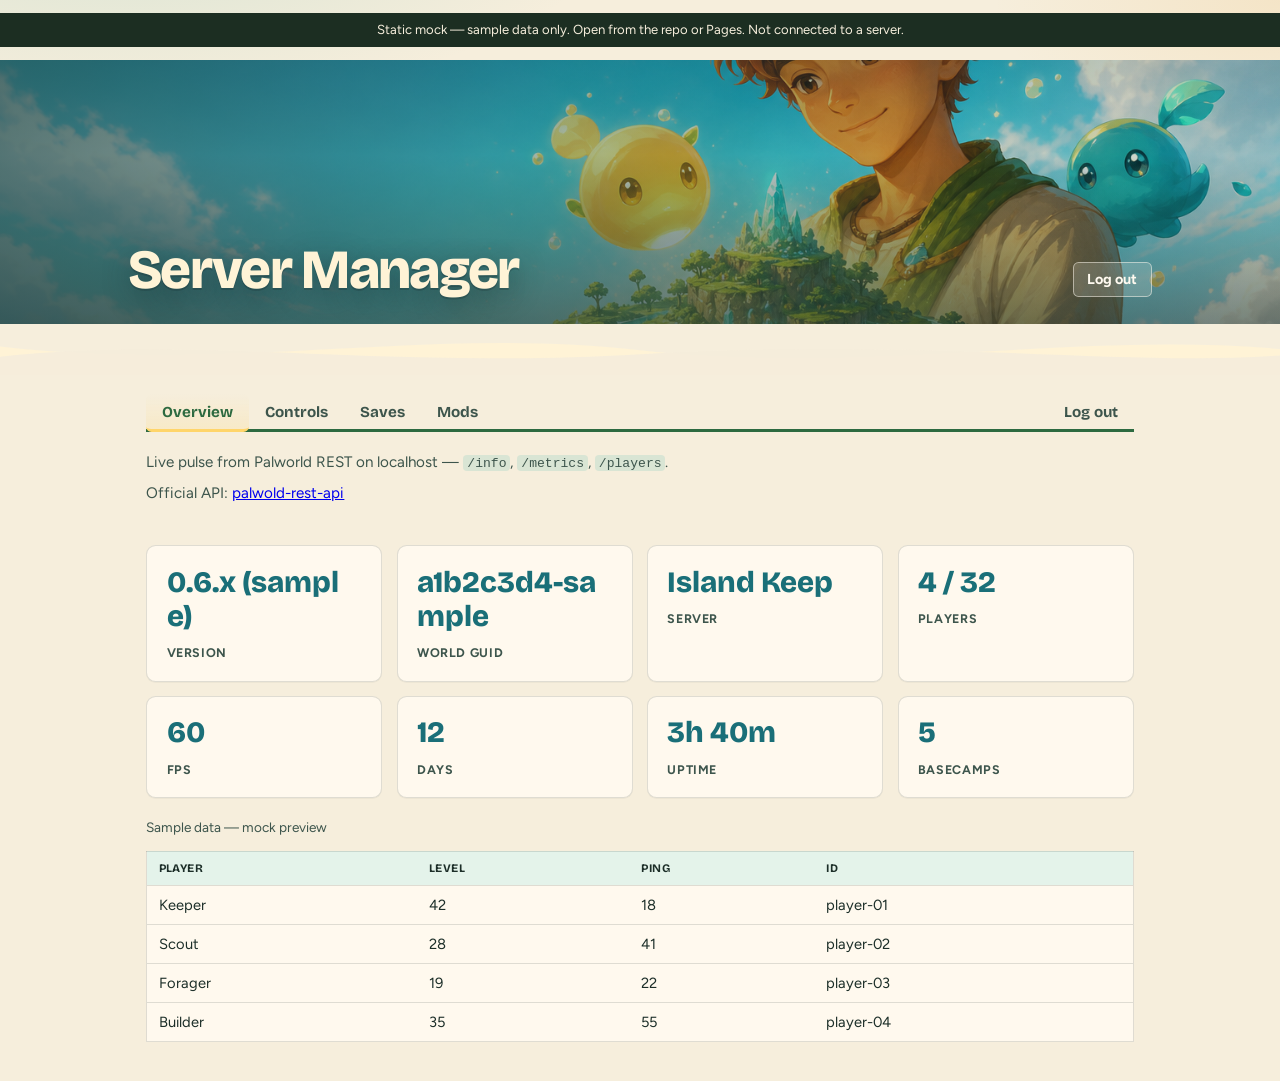
==== docs/server-manager-preview.html @ 393f5fda "feat(ui): add Server Manager Log out Browsers cache basic auth; GET /logout 401s so the next visit p" ====
<!DOCTYPE html>
<!-- Static Server Manager UI mock for GitHub Pages. Not a live admin. No secrets. -->
<html lang="en">
<head>
  <meta charset="utf-8" />
  <meta name="viewport" content="width=device-width, initial-scale=1" />
  <title>Server Manager — static mock</title>
  <link rel="preconnect" href="https://fonts.googleapis.com" />
  <link rel="preconnect" href="https://fonts.gstatic.com" crossorigin />
  <link href="https://fonts.googleapis.com/css2?family=Bricolage+Grotesque:opsz,wght@12..96,600;12..96,700;12..96,800&family=Figtree:wght@400;500;600;700;800&display=swap" rel="stylesheet" />
  <style>
    :root {
      --sky: #5eb8d4;
      --sky-deep: #1a6f78;
      --teal: #2aa8a0;
      --teal-bright: #5ed4c8;
      --grass: #4cb85a;
      --grass-deep: #2d6a40;
      --sun: #ffd56a;
      --amber: #e8a030;
      --cream: #f6eedc;
      --sand: #fff3d6;
      --paper: #fff9ee;
      --ink: #1c2e28;
      --muted: #3d554c;
      --coral: #c44b28;
      --line: rgba(28,46,40,.14);
      --font-display: "Bricolage Grotesque", "Segoe UI", sans-serif;
      --font-body: "Figtree", "Segoe UI", sans-serif;
    }
    * { box-sizing: border-box; }
    body {
      margin: 0;
      font-family: var(--font-body);
      font-size: 1.02rem;
      line-height: 1.5;
      background:
        radial-gradient(ellipse 80% 40% at 10% -10%, rgba(42,168,160,.16), transparent 50%),
        radial-gradient(ellipse 50% 30% at 100% 0%, rgba(232,160,48,.12), transparent 45%),
        var(--cream);
      color: var(--ink);
    }
    .hero {
      position: relative;
      min-height: 16.5rem;
      display: grid;
      align-items: end;
      overflow: hidden;
      color: #fffaf0;
      background: #3a9ab0;
    }
    .hero__media { position: absolute; inset: 0; pointer-events: none; }
    .hero__photo {
      width: 100%;
      height: 100%;
      object-fit: cover;
      object-position: 62% 42%;
    }
    .hero__veil {
      position: absolute;
      inset: 0;
      background:
        linear-gradient(105deg, rgba(28,70,72,.74) 0%, rgba(28,70,72,.42) 38%, rgba(20,50,55,.1) 100%),
        linear-gradient(180deg, rgba(20,50,55,.12) 0%, transparent 36%, rgba(18,40,42,.52) 100%);
    }
    .hero__content {
      position: relative;
      z-index: 2;
      width: min(100% - 2.3rem, 64rem);
      margin: 0 auto;
      padding: 2.6rem 0 1.7rem;
      display: flex;
      justify-content: space-between;
      align-items: flex-end;
      gap: 1rem;
    }
    .hero h1 {
      margin: 0;
      font-family: var(--font-display);
      font-size: clamp(2.2rem, 6.5vw, 3.45rem);
      font-weight: 800;
      letter-spacing: -0.03em;
      line-height: 0.96;
      color: var(--sand);
      text-shadow: 0 2px 0 rgba(18,40,42,.25), 0 8px 28px rgba(18,40,42,.45);
    }
    .wave { display: block; width: 100%; height: 3.25rem; margin-top: -1px; }
    main { max-width: 64rem; margin: 0 auto; padding: 1.15rem 1.15rem 2.4rem; }
    .trail {
      display: flex; flex-wrap: wrap; gap: 0; margin: 0 0 1.15rem;
      border-bottom: 3px solid var(--grass-deep);
    }
    .trail button {
      appearance: none; border: 0; background: transparent;
      font: 700 .95rem var(--font-display); color: var(--muted);
      padding: .6rem 1rem .5rem; cursor: pointer;
      border-bottom: 3px solid transparent; margin-bottom: -3px;
    }
    .trail button[aria-selected="true"] {
      color: var(--grass-deep);
      border-bottom-color: var(--sun);
      background: linear-gradient(180deg, transparent, rgba(255,213,106,.18));
    }
    .trail button:focus-visible { outline: 2px solid var(--sky-deep); outline-offset: 2px; }
    .trail__logout {
      margin-left: auto;
      color: var(--coral);
    }
    .trail__logout:hover { color: var(--ink); }
    .btn-logout {
      flex: 0 0 auto;
      background: rgba(255,250,240,.16);
      color: #fffaf0;
      border: 1px solid rgba(255,250,240,.5);
      white-space: nowrap;
      align-self: flex-end;
    }
    .btn-logout:hover { background: rgba(255,250,240,.3); }
    .btn-logout:focus-visible { outline: 2px solid var(--sun); outline-offset: 2px; }
    .panel { display: none; }
    .panel.active { display: block; }
    .lede { margin: 0 0 1rem; color: var(--muted); font-size: .95rem; max-width: 42rem; }
    .lede + .lede { margin-top: -.45rem; }
    .warn, .note {
      background: var(--paper);
      border: 1px solid var(--line);
      border-left: 4px solid var(--sun);
      border-radius: 0 .45rem .45rem 0;
      padding: .7rem .9rem;
      margin: 0 0 1rem;
      font-size: .9rem;
    }
    .note { border-left-color: var(--teal); }
    .group {
      background: var(--paper);
      border: 1px solid var(--line);
      border-radius: .65rem;
      padding: 1.05rem 1.15rem 1.15rem;
      margin: 0 0 1rem;
    }
    .group h2 {
      margin: 0 0 .4rem;
      font-family: var(--font-display);
      font-size: 1.12rem;
      font-weight: 800;
      letter-spacing: -0.02em;
    }
    .group p { margin: 0 0 .75rem; font-size: .9rem; color: var(--muted); }
    .group--warn { border-color: rgba(232,160,48,.4); box-shadow: inset 4px 0 0 var(--amber); }
    .group--danger { border-color: rgba(196,75,40,.35); box-shadow: inset 4px 0 0 var(--coral); background: #fff6f0; }
    .stats {
      display: grid;
      grid-template-columns: repeat(auto-fill, minmax(13.5rem, 1fr));
      gap: .9rem;
      margin: 0 0 1.15rem;
    }
    .stat {
      background: var(--paper);
      border: 1px solid var(--line);
      border-radius: .6rem;
      padding: 1.15rem 1.2rem 1.05rem;
      min-height: 6.4rem;
      box-shadow: 0 1px 0 rgba(28,46,40,.04);
    }
    .stat b {
      display: block;
      font-family: var(--font-display);
      font-size: clamp(1.45rem, 2.4vw, 1.85rem);
      font-weight: 800;
      line-height: 1.15;
      color: var(--sky-deep);
      word-break: break-all;
      margin-bottom: .4rem;
    }
    .stat span {
      font-size: .78rem;
      font-weight: 700;
      text-transform: uppercase;
      letter-spacing: .05em;
      color: var(--muted);
    }
    table { width: 100%; border-collapse: collapse; background: var(--paper); border: 1px solid var(--line); }
    th, td { text-align: left; padding: .5rem .7rem; border-bottom: 1px solid var(--line); font-size: .92rem; }
    th { background: #e4f3ea; font-size: .72rem; text-transform: uppercase; letter-spacing: .04em; font-family: var(--font-display); }
    .muted { color: var(--muted); font-size: .85rem; }
    .row { display: flex; flex-wrap: wrap; gap: .7rem; align-items: end; margin: .85rem 0 0; }
    .row:first-child { margin-top: 0; }
    label { display: block; font-size: .75rem; color: var(--muted); margin-bottom: .2rem; font-weight: 700; }
    input[type=text], input[type=number], input[type=file], textarea {
      font: inherit; padding: .45rem .55rem; border: 1px solid var(--line); background: #fff; border-radius: .3rem; min-width: 12rem;
    }
    textarea { width: 100%; min-height: 3.2rem; }
    button, .btn { cursor: pointer; border: 0; border-radius: .35rem; padding: .48rem .85rem; font: 700 .9rem var(--font-body); }
    .btn { background: var(--sky-deep); color: #fff; text-decoration: none; display: inline-block; }
    .btn-sun { background: var(--amber); color: #1c2e22; }
    .btn-grass { background: var(--grass-deep); color: #fff; }
    .btn-danger { background: var(--coral); color: #fff; }
    .btn-ghost { background: #fff; border: 1px solid var(--line); color: var(--ink); }
    .err { color: var(--coral); margin: .4rem 0; min-height: 1.1em; }
    .ok { color: var(--grass-deep); margin: .4rem 0; }
    code { font-size: .86em; background: rgba(42,168,160,.14); padding: .05em .3em; border-radius: .25rem; }
    .mock-banner {
      background: #1c2e22;
      color: #f6eedc;
      font-size: .82rem;
      padding: .45rem 1.15rem;
      text-align: center;
    }
    .mock-banner a { color: #ffd56a; }
  </style>
</head>
<body>
  <p class="mock-banner">Static mock — sample data only. Open from the repo or Pages. Not connected to a server.</p>
  <header class="hero">
    <div class="hero__media" aria-hidden="true">
      <img
        class="hero__photo"
        src="assets/hero-world-keeper.png"
        alt=""
        width="1536"
        height="1024"
        decoding="async"
        fetchpriority="high"
      />
      <div class="hero__veil"></div>
    </div>
    <div class="hero__content">
      <h1>Server Manager</h1>
      <button type="button" class="btn-logout js-logout">Log out</button>
    </div>
  </header>
  <svg class="wave" viewBox="0 0 1440 80" preserveAspectRatio="none" aria-hidden="true">
    <path d="M0 36 C260 78 480 4 720 42 C980 82 1200 12 1440 40 L1440 80 L0 80 Z" fill="#fff3d6" />
    <path d="M0 52 C220 18 420 72 720 48 C1040 22 1260 68 1440 50 L1440 80 L0 80 Z" fill="#f6eedc" opacity="0.95" />
  </svg>
  <main>
    <nav class="trail" role="tablist">
      <button type="button" role="tab" aria-selected="true" data-tab="overview">Overview</button>
      <button type="button" role="tab" aria-selected="false" data-tab="controls">Controls</button>
      <button type="button" role="tab" aria-selected="false" data-tab="saves">Saves</button>
      <button type="button" role="tab" aria-selected="false" data-tab="mods">Mods</button>
      <button type="button" class="trail__logout js-logout">Log out</button>
    </nav>

    <section id="overview" class="panel active" role="tabpanel">
      <p class="lede">Live pulse from Palworld REST on localhost — <code>/info</code>, <code>/metrics</code>, <code>/players</code>.</p>
      <p class="lede">Official API: <a href="https://docs.palworldgame.com/api/rest-api/palwold-rest-api">palwold-rest-api</a></p>
      <div class="err" id="ov-err"></div>
      <div class="stats" id="stats"></div>
      <p class="muted" id="ov-stamp"></p>
      <table>
        <thead><tr><th>Player</th><th>Level</th><th>Ping</th><th>ID</th></tr></thead>
        <tbody id="players"></tbody>
      </table>
    </section>

    <section id="controls" class="panel" role="tabpanel">
      <div class="err" id="ctl-err"></div>
      <div class="ok" id="ctl-ok"></div>

      <div class="group">
        <h2>Announce &amp; save</h2>
        <form id="announce" class="row">
          <div style="flex:1;min-width:16rem">
            <label for="announce-msg">Broadcast to the world</label>
            <textarea id="announce-msg" required placeholder="Dinner raid in ten minutes…"></textarea>
          </div>
          <button class="btn" type="submit">Announce</button>
        </form>
        <div class="row">
          <button class="btn-grass" type="button" id="save-world">Save world (REST)</button>
        </div>
      </div>

      <div class="group group--warn">
        <h2>Restart</h2>
        <p>Players disconnect. Recreate downtime until Ready. This UI restarts too.</p>
        <div class="row">
          <button class="btn-sun" type="button" id="restart">Restart pod (Recreate)</button>
        </div>
      </div>

      <div class="group group--danger">
        <h2>Shutdown</h2>
        <p>Kicks everyone, then the game process exits. Kubernetes starts a new pod. This cannot be undone from here.</p>
        <form id="shutdown" class="row">
          <div>
            <label for="shut-wait">Wait (seconds)</label>
            <input id="shut-wait" type="number" min="0" max="600" value="30" />
          </div>
          <div style="flex:1;min-width:14rem">
            <label for="shut-msg">Message</label>
            <input id="shut-msg" type="text" placeholder="World closing — grab your Pals." />
          </div>
          <button class="btn-danger" type="submit">Shutdown…</button>
        </form>
      </div>
    </section>

    <section id="saves" class="panel" role="tabpanel">
      <p class="lede">Zip of <code>SaveGames/</code> on the game PVC. Save first so the archive matches disk.</p>
      <p class="lede">Config listings never show secret values. Downloaded INIs have passwords redacted.</p>
      <div class="err" id="sv-err"></div>
      <div class="ok" id="sv-ok"></div>

      <div class="group">
        <h2>Download</h2>
        <div class="row">
          <label><input type="checkbox" id="sv-save-first" checked /> REST save before download</label>
          <label><input type="checkbox" id="sv-cfg" /> Include Config INIs (passwords redacted)</label>
          <button class="btn" type="button" id="sv-dl">Download world zip</button>
        </div>
      </div>

      <p class="muted" id="sv-meta"></p>
      <table>
        <thead><tr><th>SaveGames</th><th>Size</th></tr></thead>
        <tbody id="sv-rows"></tbody>
      </table>
      <p class="muted" style="margin-top:.75rem">Config (names only — no password values)</p>
      <table>
        <thead><tr><th>Config/LinuxServer</th><th>Size</th></tr></thead>
        <tbody id="cfg-rows"></tbody>
      </table>

      <div class="group group--danger" style="margin-top:1.15rem">
        <h2>Replace world</h2>
        <p>Upload <strong>wipes the live SaveGames tree</strong>. Players see the new world only after a restart. Confirm twice.</p>
        <form id="sv-up" class="row">
          <div>
            <label for="sv-file">Restore archive (.zip / .tar.gz)</label>
            <input id="sv-file" type="file" accept=".zip,.tar,.tar.gz,.tgz" required />
          </div>
          <label><input type="checkbox" id="sv-up-cfg" /> Also replace Config from archive</label>
          <button class="btn-danger" type="submit">Upload &amp; replace world…</button>
        </form>
      </div>
    </section>

    <section id="mods" class="panel" role="tabpanel">
      <p class="lede">Linux PalServer does <strong>not</strong> load official Workshop or <code>PalModSettings.ini</code>.</p>
      <p class="lede">Community <code>.pak</code> files go in <code>paks/~WorkshopMods</code> and <code>paks/LogicMods</code>.</p>
      <p class="lede"><a href="https://docs.palworldgame.com/settings-and-operation/mod/">Pocketpair mods (Windows)</a> · <a href="https://yorkhost.fr/docs/en/palworld/mods-ue4ss">Yorkhost PAK / UE4SS</a></p>
      <div class="row" style="margin-top:0">
        <button class="btn-ghost" type="button" data-path="">PVC root (Mods)</button>
        <button class="btn-ghost" type="button" data-path="paks/~WorkshopMods">paks/~WorkshopMods</button>
        <button class="btn-ghost" type="button" data-path="paks/LogicMods">paks/LogicMods</button>
        <button class="btn-ghost" type="button" data-path="Workshop">Workshop</button>
      </div>
      <p class="muted" id="crumb"></p>
      <div class="err" id="mod-err"></div>
      <table>
        <thead><tr><th>Name</th><th>Size</th><th></th></tr></thead>
        <tbody id="rows"></tbody>
      </table>
      <form class="row" id="upload">
        <div>
          <label for="file">Upload into current folder</label>
          <input id="file" name="file" type="file" required />
        </div>
        <button class="btn" type="submit">Upload</button>
      </form>
    </section>
  </main>
  <script>
    /* Static mock: no network. Sample world only. */
    const $ = (id) => document.getElementById(id);
    let current = "";

    function show(el, msg) { if (el) el.textContent = msg || ""; }
    async function api() {
      throw new Error("Mock preview — actions are disabled.");
    }
    function fmt(n) {
      if (n == null) return "—";
      const x = Number(n);
      if (x < 1024) return x + " B";
      const u = ["KiB","MiB","GiB"];
      let i = -1, v = x;
      do { v /= 1024; i++; } while (v >= 1024 && i < u.length-1);
      return v.toFixed(1) + " " + u[i];
    }
    function pick(obj, keys) {
      if (!obj) return undefined;
      for (const k of keys) {
        if (obj[k] != null && obj[k] !== "") return obj[k];
      }
      return undefined;
    }
    function setTab(id) {
      document.querySelectorAll(".panel").forEach((p) => p.classList.toggle("active", p.id === id));
      document.querySelectorAll(".trail button[data-tab]").forEach((b) => b.setAttribute("aria-selected", b.getAttribute("data-tab") === id ? "true" : "false"));
      if (id === "overview") refreshStats();
      if (id === "saves") loadSaves();
      if (id === "mods") list(current);
    }
    document.querySelectorAll(".trail button[data-tab]").forEach((b) => {
      b.onclick = () => setTab(b.getAttribute("data-tab"));
    });
    document.querySelectorAll(".js-logout").forEach((b) => {
      b.onclick = () => {
        document.body.innerHTML = '<p class="mock-banner">Logged out (mock). Reload to see the UI again. Live admin uses GET /logout to drop cached basic auth.</p>';
      };
    });

    function statCard(label, value) {
      const d = document.createElement("div");
      d.className = "stat";
      const b = document.createElement("b");
      b.textContent = (value == null || value === "") ? "—" : String(value);
      const s = document.createElement("span");
      s.textContent = label;
      d.append(b, s);
      return d;
    }
    function uptimeLabel(sec) {
      if (sec == null || sec === "") return "—";
      const n = Number(sec);
      if (!Number.isFinite(n)) return String(sec);
      const h = Math.floor(n / 3600);
      const m = Math.floor((n % 3600) / 60);
      return h + "h " + m + "m";
    }
    async function refreshStats() {
      show($("ov-err"), "");
      const box = $("stats");
      box.replaceChildren(
        statCard("Version", "0.6.x (sample)"),
        statCard("World GUID", "a1b2c3d4-sample"),
        statCard("Server", "Island Keep"),
        statCard("Players", "4 / 32"),
        statCard("FPS", "60"),
        statCard("Days", "12"),
        statCard("Uptime", "3h 40m"),
        statCard("Basecamps", "5")
      );
      const rows = $("players");
      rows.replaceChildren();
      [
        { name: "Keeper", level: 42, ping: 18, id: "player-01" },
        { name: "Scout", level: 28, ping: 41, id: "player-02" },
        { name: "Forager", level: 19, ping: 22, id: "player-03" },
        { name: "Builder", level: 35, ping: 55, id: "player-04" },
      ].forEach((p) => {
        const tr = document.createElement("tr");
        [p.name, p.level, p.ping, p.id].forEach((v) => {
          const td = document.createElement("td");
          td.textContent = String(v);
          tr.appendChild(td);
        });
        rows.appendChild(tr);
      });
      $("ov-stamp").textContent = "Sample data — mock preview";
    }

    $("announce").onsubmit = async (ev) => {
      ev.preventDefault();
      show($("ctl-err"), ""); show($("ctl-ok"), "");
      try {
        const out = await api("/api/announce", { method: "POST", headers: {"Content-Type":"application/json"}, body: JSON.stringify({ message: $("announce-msg").value }) });
        show($("ctl-ok"), out.message || "Sent.");
        $("announce-msg").value = "";
      } catch (e) { show($("ctl-err"), e.message); }
    };
    $("save-world").onclick = async () => {
      show($("ctl-err"), ""); show($("ctl-ok"), "");
      try {
        const out = await api("/api/save", { method: "POST" });
        show($("ctl-ok"), out.message || "Saved.");
      } catch (e) { show($("ctl-err"), e.message); }
    };
    $("restart").onclick = async () => {
      if (!confirm("Restart this Palworld server?\n\nPlayers disconnect. Recreate means downtime until Ready. This admin UI restarts with the pod.")) return;
      show($("ctl-err"), ""); show($("ctl-ok"), "");
      try {
        const out = await api("/api/restart", { method: "POST" });
        show($("ctl-ok"), out.message || "Restart requested.");
      } catch (e) { show($("ctl-err"), e.message); }
    };
    $("shutdown").onsubmit = async (ev) => {
      ev.preventDefault();
      const wait = Number($("shut-wait").value || 0);
      if (!confirm("Shutdown the Palworld process in " + wait + "s?\n\nEveryone is kicked. The game exits, then Kubernetes starts a new pod. This cannot be undone from here.")) return;
      show($("ctl-err"), ""); show($("ctl-ok"), "");
      try {
        const out = await api("/api/shutdown", { method: "POST", headers: {"Content-Type":"application/json"}, body: JSON.stringify({ waittime: wait, message: $("shut-msg").value }) });
        show($("ctl-ok"), out.message || "Shutdown requested.");
      } catch (e) { show($("ctl-err"), e.message); }
    };

    function fillSaveRows(tbody, entries) {
      tbody.replaceChildren();
      (entries || []).forEach((e) => {
        const tr = document.createElement("tr");
        const n = document.createElement("td");
        n.textContent = e.dir ? e.name + "/" : e.name;
        const s = document.createElement("td");
        s.className = "muted";
        s.textContent = e.dir ? fmt(e.size) : fmt(e.size);
        tr.append(n, s);
        tbody.appendChild(tr);
      });
    }
    async function loadSaves() {
      show($("sv-err"), "");
      fillSaveRows($("sv-rows"), [
        { name: "0", dir: true, size: 48 * 1024 * 1024 },
        { name: "WorldOption.sav", dir: false, size: 4096 },
      ]);
      fillSaveRows($("cfg-rows"), [
        { name: "PalWorldSettings.ini", dir: false, size: 8192 },
        { name: "GameUserSettings.ini", dir: false, size: 2048 },
      ]);
      $("sv-meta").textContent = "SaveGames 48.0 MiB · sample listing (passwords never shown)";
    }
    $("sv-dl").onclick = async () => {
      show($("sv-err"), ""); show($("sv-ok"), "");
      try {
        if ($("sv-save-first").checked) {
          await api("/api/save", { method: "POST" });
        }
        const q = $("sv-cfg").checked ? "?includeConfig=1" : "";
        const r = await fetch("/api/saves/download" + q, opts);
        if (!r.ok) {
          const body = await r.json().catch(() => ({}));
          throw new Error(body.error || r.statusText);
        }
        const blob = await r.blob();
        const a = document.createElement("a");
        a.href = URL.createObjectURL(blob);
        a.download = "palworld-save.zip";
        a.click();
        URL.revokeObjectURL(a.href);
        show($("sv-ok"), "Download started.");
      } catch (e) { show($("sv-err"), e.message); }
    };
    $("sv-up").onsubmit = async (ev) => {
      ev.preventDefault();
      const f = $("sv-file").files[0];
      if (!f) return;
      if (!confirm("Replace the LIVE world with " + f.name + "?\n\nThis wipes the current SaveGames tree. Players see the uploaded world only after restart.")) return;
      if (!confirm("Last chance: restore " + f.name + " over the current world?")) return;
      show($("sv-err"), ""); show($("sv-ok"), "");
      const fd = new FormData();
      fd.append("file", f);
      if ($("sv-up-cfg").checked) fd.append("includeConfig", "1");
      try {
        const out = await api("/api/saves/upload", { method: "POST", body: fd });
        show($("sv-ok"), out.message || "Restored.");
        $("sv-file").value = "";
        loadSaves();
      } catch (e) { show($("sv-err"), e.message); }
    };

    function joinPath(dir, name) {
      if (!dir) return name;
      return dir.replace(/\/$/, "") + "/" + name;
    }
    async function list(path) {
      current = path || "";
      $("crumb").textContent = "Path: /" + (current || "") + " · sample";
      show($("mod-err"), "");
      const rows = $("rows");
      rows.replaceChildren();
      [
        { name: "paks", dir: true, size: "dir" },
        { name: "example.pak", dir: false, size: "2.1 MiB" },
      ].forEach((e) => {
        const tr = document.createElement("tr");
        const nameTd = document.createElement("td");
        nameTd.textContent = e.dir ? e.name + "/" : e.name;
        const sizeTd = document.createElement("td");
        sizeTd.className = "muted";
        sizeTd.textContent = e.size;
        const act = document.createElement("td");
        act.className = "muted";
        act.textContent = "disabled";
        tr.append(nameTd, sizeTd, act);
        rows.appendChild(tr);
      });
    }
    document.querySelectorAll("button[data-path]").forEach((b) => {
      b.onclick = () => list(b.getAttribute("data-path") || "");
    });
    $("upload").onsubmit = async (ev) => {
      ev.preventDefault();
      const f = $("file").files[0];
      if (!f) return;
      const fd = new FormData();
      fd.append("path", current);
      fd.append("file", f);
      try {
        await api("/api/upload", { method: "POST", body: fd });
        $("file").value = "";
        list(current);
      } catch (e) { show($("mod-err"), e.message); }
    };

    refreshStats();
  </script>
</body>
</html>
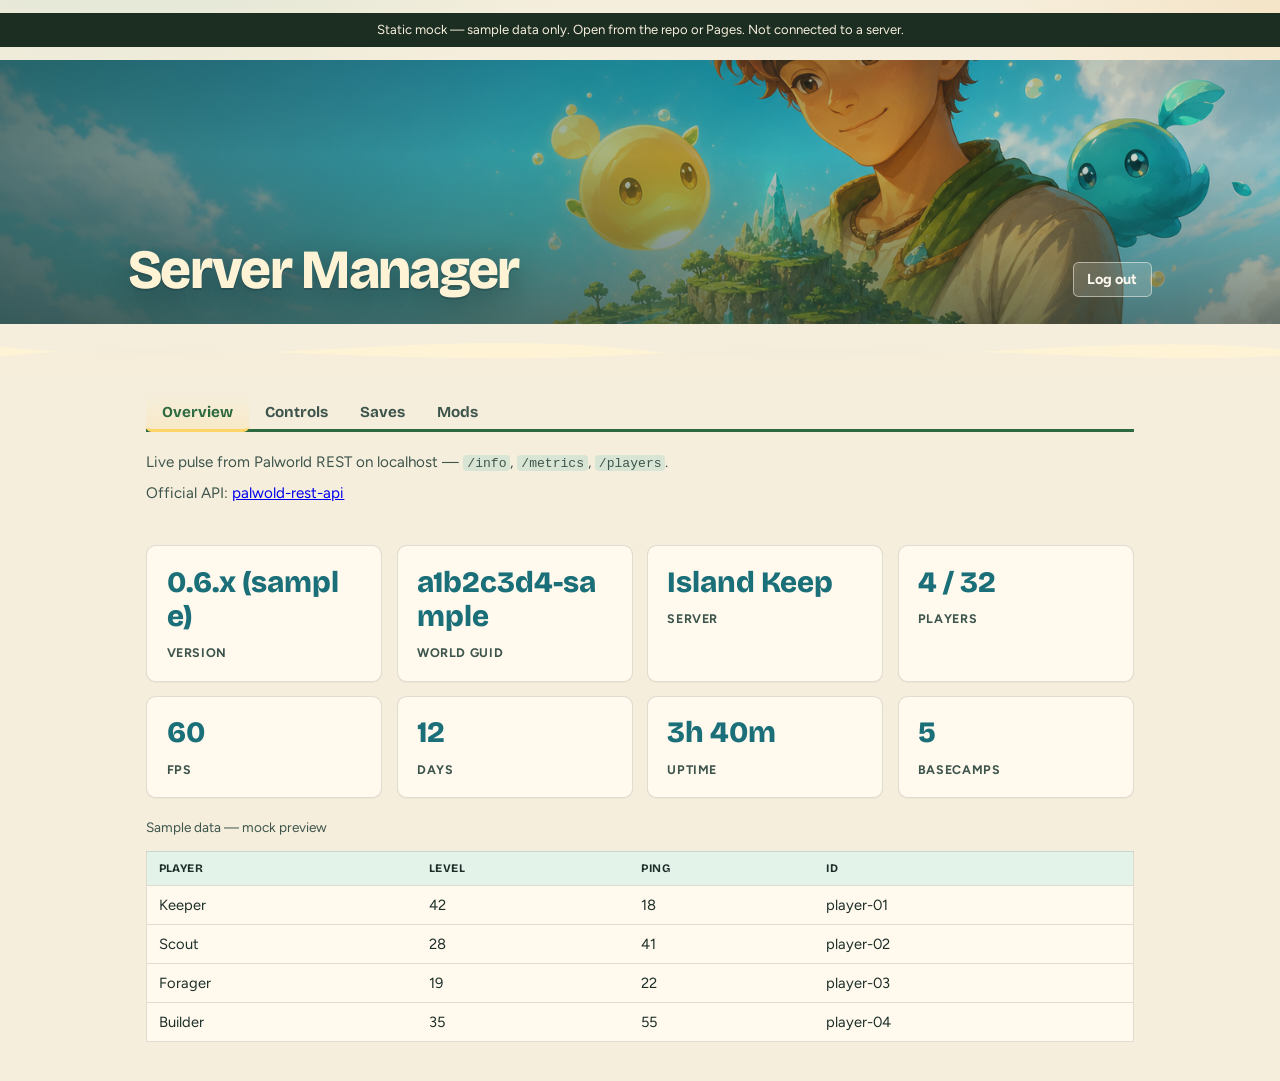
==== commit 2f069651: "fix(ui): stream mods upload past Envoy reset Sidecar OOMKilled at 256Mi while ParseMultipartForm buf" ====
--- a/docs/server-manager-preview.html
+++ b/docs/server-manager-preview.html
@@ -102,11 +102,6 @@
       background: linear-gradient(180deg, transparent, rgba(255,213,106,.18));
     }
     .trail button:focus-visible { outline: 2px solid var(--sky-deep); outline-offset: 2px; }
-    .trail__logout {
-      margin-left: auto;
-      color: var(--coral);
-    }
-    .trail__logout:hover { color: var(--ink); }
     .btn-logout {
       flex: 0 0 auto;
       background: rgba(255,250,240,.16);
@@ -198,6 +193,30 @@
     .btn-ghost { background: #fff; border: 1px solid var(--line); color: var(--ink); }
     .err { color: var(--coral); margin: .4rem 0; min-height: 1.1em; }
     .ok { color: var(--grass-deep); margin: .4rem 0; }
+    .upload-status { margin: .75rem 0 0; max-width: 28rem; }
+    .upload-status[hidden] { display: none; }
+    .upload-status__track {
+      height: .55rem;
+      background: rgba(28,46,40,.1);
+      border: 1px solid var(--line);
+      border-radius: .4rem;
+      overflow: hidden;
+    }
+    .upload-status__bar {
+      height: 100%;
+      width: 0;
+      background: linear-gradient(90deg, var(--teal), var(--grass));
+      border-radius: .4rem;
+      transition: width .12s ease-out;
+    }
+    .upload-status__bar.is-indeterminate {
+      width: 32%;
+      animation: upload-slide 1.05s ease-in-out infinite;
+    }
+    @keyframes upload-slide {
+      0% { transform: translateX(-120%); }
+      100% { transform: translateX(380%); }
+    }
     code { font-size: .86em; background: rgba(42,168,160,.14); padding: .05em .3em; border-radius: .25rem; }
     .mock-banner {
       background: #1c2e22;
@@ -239,7 +258,6 @@
       <button type="button" role="tab" aria-selected="false" data-tab="controls">Controls</button>
       <button type="button" role="tab" aria-selected="false" data-tab="saves">Saves</button>
       <button type="button" role="tab" aria-selected="false" data-tab="mods">Mods</button>
-      <button type="button" class="trail__logout js-logout">Log out</button>
     </nav>
 
     <section id="overview" class="panel active" role="tabpanel">
@@ -349,6 +367,13 @@
       </div>
       <p class="muted" id="crumb"></p>
       <div class="err" id="mod-err"></div>
+      <div class="ok" id="mod-ok"></div>
+      <div class="upload-status" id="mod-progress" hidden>
+        <div class="upload-status__track">
+          <div class="upload-status__bar" id="mod-progress-bar"></div>
+        </div>
+        <p class="muted" id="mod-progress-label"></p>
+      </div>
       <table>
         <thead><tr><th>Name</th><th>Size</th><th></th></tr></thead>
         <tbody id="rows"></tbody>
@@ -586,14 +611,33 @@
       ev.preventDefault();
       const f = $("file").files[0];
       if (!f) return;
-      const fd = new FormData();
-      fd.append("path", current);
-      fd.append("file", f);
+      const btn = ev.target.querySelector("button[type=submit]");
+      show($("mod-err"), "");
+      show($("mod-ok"), "");
+      const wrap = $("mod-progress");
+      const bar = $("mod-progress-bar");
+      const label = $("mod-progress-label");
+      wrap.hidden = false;
+      bar.classList.remove("is-indeterminate");
+      if (btn) btn.disabled = true;
+      let p = 0;
+      const tick = setInterval(() => {
+        p = Math.min(p + 14, 90);
+        bar.style.width = p + "%";
+        label.textContent = "Uploading " + f.name + "… " + p + "% (preview)";
+      }, 70);
+      await new Promise((r) => setTimeout(r, 650));
+      clearInterval(tick);
+      bar.style.width = "100%";
       try {
-        await api("/api/upload", { method: "POST", body: fd });
-        $("file").value = "";
-        list(current);
-      } catch (e) { show($("mod-err"), e.message); }
+        await api("/api/upload");
+      } catch (e) {
+        show($("mod-err"), e.message);
+        label.textContent = "Preview — upload not sent.";
+        show($("mod-ok"), "");
+      } finally {
+        if (btn) btn.disabled = false;
+      }
     };
 
     refreshStats();
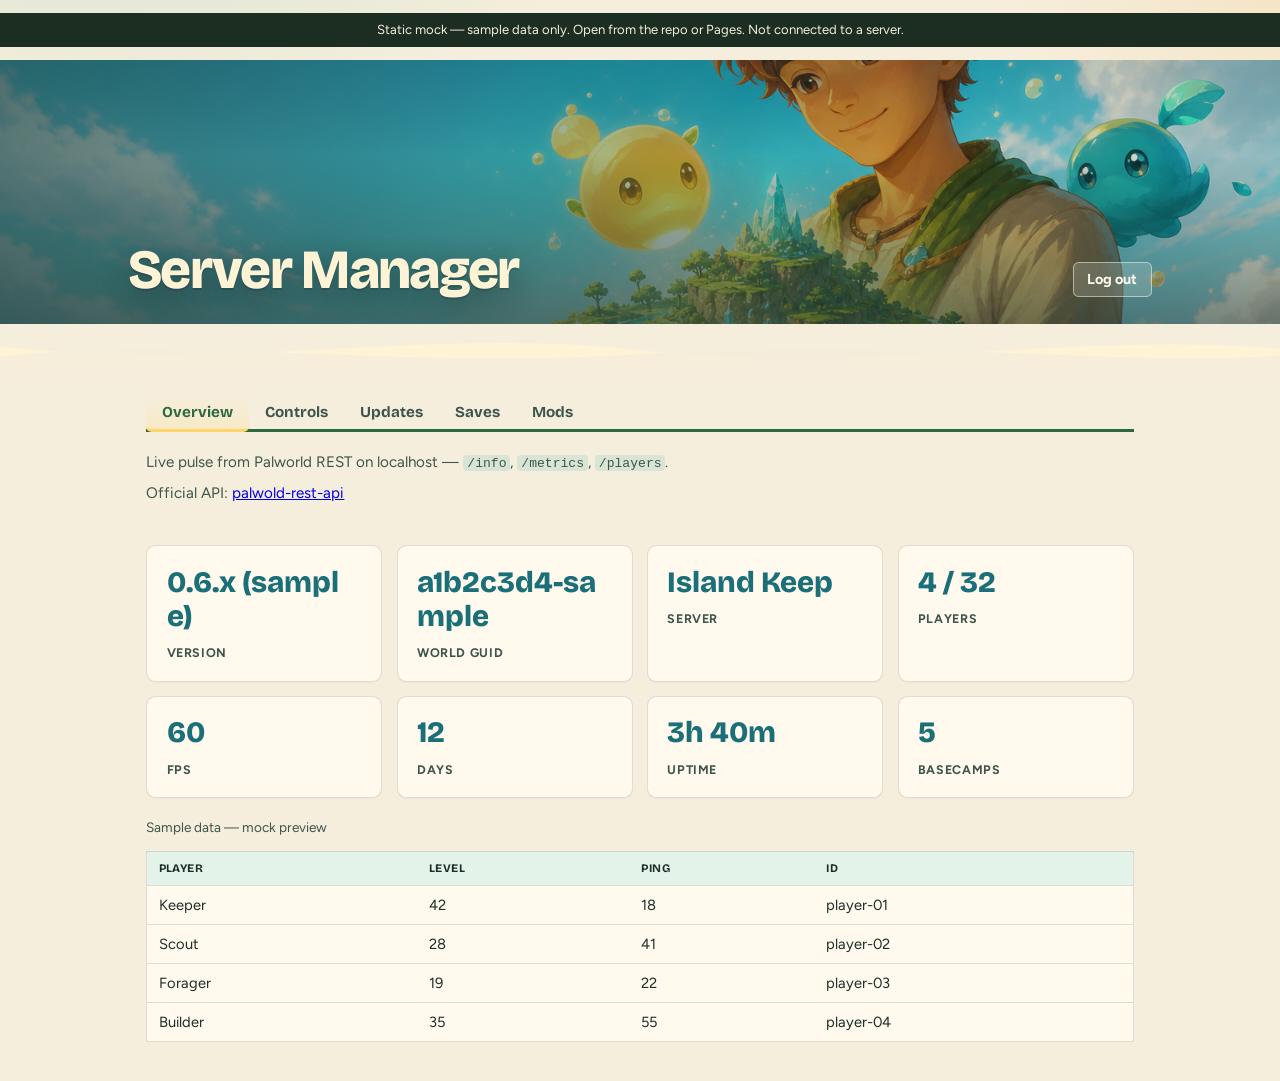
==== commit f75b2b1e: "feat(ui): add Server Manager Updates tab Admins can check GHCR, force-pin a newer image, and edit sp" ====
--- a/docs/server-manager-preview.html
+++ b/docs/server-manager-preview.html
@@ -126,6 +126,48 @@
       font-size: .9rem;
     }
     .note { border-left-color: var(--teal); }
+    .mod-notes {
+      margin: 1.35rem 0 0;
+      background: var(--sand);
+      border: 1px solid rgba(232,160,48,.45);
+      border-radius: .65rem;
+      box-shadow: inset 5px 0 0 var(--amber);
+      padding: 1rem 1.15rem 1.05rem 1.25rem;
+    }
+    .mod-notes h2 {
+      margin: 0 0 .65rem;
+      font-family: var(--font-display);
+      font-size: 1.05rem;
+      font-weight: 800;
+      letter-spacing: -0.02em;
+      color: var(--ink);
+    }
+    .mod-notes ul {
+      margin: 0;
+      padding: 0;
+      list-style: none;
+    }
+    .mod-notes li {
+      position: relative;
+      padding: .55rem .7rem .55rem 1.15rem;
+      margin: 0 0 .45rem;
+      background: var(--paper);
+      border: 1px solid var(--line);
+      border-radius: .4rem;
+      font-size: .9rem;
+      color: var(--ink);
+    }
+    .mod-notes li:last-child { margin-bottom: 0; }
+    .mod-notes li::before {
+      content: "";
+      position: absolute;
+      left: .45rem;
+      top: .75rem;
+      width: .35rem;
+      height: .35rem;
+      border-radius: 50%;
+      background: var(--amber);
+    }
     .group {
       background: var(--paper);
       border: 1px solid var(--line);
@@ -173,6 +215,23 @@
       text-transform: uppercase;
       letter-spacing: .05em;
       color: var(--muted);
+    }
+    .stats--image {
+      grid-template-columns: minmax(0, 1fr) minmax(0, 1fr);
+    }
+    .stats--image .stat { min-width: 0; }
+    .stats--image .stat b {
+      font-size: 1.02rem;
+      word-break: normal;
+      overflow-wrap: normal;
+      white-space: nowrap;
+    }
+    @media (max-width: 36rem) {
+      .stats--image { grid-template-columns: 1fr; }
+      .stats--image .stat b {
+        overflow: hidden;
+        text-overflow: ellipsis;
+      }
     }
     table { width: 100%; border-collapse: collapse; background: var(--paper); border: 1px solid var(--line); }
     th, td { text-align: left; padding: .5rem .7rem; border-bottom: 1px solid var(--line); font-size: .92rem; }
@@ -218,6 +277,172 @@
       100% { transform: translateX(380%); }
     }
     code { font-size: .86em; background: rgba(42,168,160,.14); padding: .05em .3em; border-radius: .25rem; }
+    .space-meter {
+      background: var(--paper);
+      border: 1px solid var(--line);
+      border-radius: .65rem;
+      padding: .85rem 1.05rem 1rem;
+      margin: 0 0 1rem;
+      max-width: 36rem;
+    }
+    .space-meter__head {
+      display: flex;
+      justify-content: space-between;
+      gap: .75rem;
+      align-items: baseline;
+      flex-wrap: wrap;
+      margin-bottom: .45rem;
+    }
+    .space-meter__head strong {
+      font-family: var(--font-display);
+      font-size: .95rem;
+    }
+    .space-meter__head span { font-size: .82rem; color: var(--muted); }
+    .space-meter__track {
+      height: .7rem;
+      background: rgba(28,46,40,.08);
+      border: 1px solid var(--line);
+      border-radius: .45rem;
+      overflow: hidden;
+    }
+    .space-meter__bar {
+      height: 100%;
+      width: 32%;
+      background: linear-gradient(90deg, var(--teal), var(--grass));
+      border-radius: .45rem;
+    }
+    .space-meter__hint { margin: .45rem 0 0; font-size: .82rem; color: var(--muted); }
+    .btn-ghost.is-current {
+      border-color: var(--teal);
+      background: rgba(42,168,160,.12);
+      color: var(--sky-deep);
+    }
+    .fields {
+      display: grid;
+      grid-template-columns: 1fr 1fr;
+      gap: .85rem 1rem;
+    }
+    .field--wide { grid-column: 1 / -1; }
+    .field input[type=text], .field textarea {
+      width: 100%;
+      min-width: 0;
+    }
+    .field.is-invalid input, .field.is-invalid textarea {
+      border-color: var(--coral);
+    }
+    .field-err, .field-warn {
+      margin: .22rem 0 0;
+      font-size: .78rem;
+      color: var(--coral);
+    }
+    .field-warn { color: #8a5a00; }
+    .field-err[hidden], .field-warn[hidden] { display: none; }
+    .settings-split {
+      display: grid;
+      grid-template-columns: 1fr minmax(15rem, 17.5rem);
+      gap: 1rem 1.15rem;
+      align-items: start;
+    }
+    .settings-key {
+      background: var(--sand);
+      border: 1px solid rgba(232,160,48,.4);
+      border-radius: .5rem;
+      padding: .7rem .8rem .65rem;
+    }
+    .settings-key h3 {
+      margin: 0 0 .45rem;
+      font-family: var(--font-display);
+      font-size: .82rem;
+      font-weight: 800;
+    }
+    .settings-key ul {
+      margin: 0;
+      padding: 0;
+      list-style: none;
+    }
+    .settings-key li {
+      margin: 0 0 .4rem;
+      font-size: .78rem;
+      line-height: 1.35;
+      color: var(--ink);
+    }
+    .settings-key li:last-child { margin-bottom: 0; }
+    .settings-key li strong { font-weight: 700; }
+    @media (max-width: 48rem) {
+      .settings-split { grid-template-columns: 1fr; }
+    }
+    .check {
+      display: flex;
+      align-items: center;
+      gap: .45rem;
+      font-size: .9rem;
+      color: var(--ink);
+      font-weight: 700;
+      margin-bottom: 0;
+    }
+    .check input { width: 1.05rem; height: 1.05rem; accent-color: var(--sky-deep); }
+    .badge {
+      display: inline-block;
+      font: 800 .72rem var(--font-display);
+      text-transform: uppercase;
+      letter-spacing: .06em;
+      padding: .22rem .55rem;
+      border-radius: .3rem;
+    }
+    .badge--ok { background: #e4f3ea; color: var(--grass-deep); }
+    .badge--warn { background: #fff3d6; color: #7a4e00; }
+    .badge--off { background: rgba(28,46,40,.08); color: var(--muted); }
+    .badge--danger { background: #fde8e2; color: var(--coral); }
+    .force-panel { margin-top: .9rem; }
+    .force-announce {
+      margin: .35rem 0 .75rem;
+      background: #fff;
+      border: 1px solid var(--line);
+      border-radius: .4rem;
+      padding: .65rem .8rem;
+      font-size: .92rem;
+    }
+    .force-timer {
+      display: flex;
+      align-items: baseline;
+      gap: .55rem;
+      margin: 0 0 .55rem;
+    }
+    .force-timer strong {
+      font-family: var(--font-display);
+      font-size: 2.15rem;
+      font-weight: 800;
+      line-height: 1;
+      color: var(--coral);
+    }
+    .force-timer span { font-size: .85rem; color: var(--muted); font-weight: 700; }
+    .force-bar-track {
+      height: .55rem;
+      background: rgba(28,46,40,.1);
+      border: 1px solid var(--line);
+      border-radius: .4rem;
+      overflow: hidden;
+    }
+    .force-bar {
+      height: 100%;
+      width: 0;
+      background: linear-gradient(90deg, var(--amber), var(--coral));
+      border-radius: .4rem;
+      transition: width .2s linear;
+    }
+    .status-head {
+      display: flex;
+      justify-content: space-between;
+      align-items: flex-start;
+      gap: 1rem;
+      flex-wrap: wrap;
+      margin-bottom: .75rem;
+    }
+    .status-head h2 { margin-bottom: 0; }
+    .unsaved { font-size: .82rem; color: var(--amber); font-weight: 700; }
+    @media (max-width: 40rem) {
+      .fields { grid-template-columns: 1fr; }
+    }
     .mock-banner {
       background: #1c2e22;
       color: #f6eedc;
@@ -256,6 +481,7 @@
     <nav class="trail" role="tablist">
       <button type="button" role="tab" aria-selected="true" data-tab="overview">Overview</button>
       <button type="button" role="tab" aria-selected="false" data-tab="controls">Controls</button>
+      <button type="button" role="tab" aria-selected="false" data-tab="updates">Updates</button>
       <button type="button" role="tab" aria-selected="false" data-tab="saves">Saves</button>
       <button type="button" role="tab" aria-selected="false" data-tab="mods">Mods</button>
     </nav>
@@ -315,6 +541,122 @@
       </div>
     </section>
 
+    <section id="updates" class="panel" role="tabpanel">
+      <div class="err" id="upd-err"></div>
+      <div class="ok" id="upd-ok"></div>
+
+      <div class="group">
+        <div class="status-head">
+          <h2>Image</h2>
+          <span class="badge badge--ok" id="upd-badge">Up to date</span>
+        </div>
+        <div class="stats stats--image" id="upd-stats"></div>
+        <div class="row">
+          <button class="btn" type="button" id="upd-check">Check now</button>
+          <span id="upd-force-wrap" hidden>
+            <button class="btn-danger" type="button" id="upd-force">Force update</button>
+          </span>
+          <button class="btn-ghost" type="button" id="upd-preview-current">Up to date</button>
+          <button class="btn-ghost" type="button" id="upd-preview-ready">Update ready</button>
+        </div>
+        <div class="force-panel" id="upd-force-panel" hidden>
+          <p class="force-announce" id="upd-force-announce"></p>
+          <div class="force-timer" aria-live="polite">
+            <strong id="upd-force-left">10</strong>
+            <span id="upd-force-left-label">seconds</span>
+          </div>
+          <div class="force-bar-track">
+            <div class="force-bar" id="upd-force-bar"></div>
+          </div>
+        </div>
+      </div>
+
+      <div class="group">
+        <div class="status-head">
+          <h2>Settings</h2>
+          <span class="unsaved" id="upd-dirty" hidden>Unsaved</span>
+        </div>
+        <div class="settings-split">
+        <form id="upd-form">
+          <div class="fields">
+            <div class="field field--wide">
+              <label class="check" for="upd-auto">
+                <input type="checkbox" id="upd-auto" />
+                Auto-update
+              </label>
+            </div>
+            <div class="field">
+              <label for="upd-interval">Check interval</label>
+              <input id="upd-interval" type="text" placeholder="6h" autocomplete="off" />
+              <p class="field-err" id="err-interval" hidden></p>
+            </div>
+            <div class="field">
+              <label for="upd-check-cron">Check schedule</label>
+              <input id="upd-check-cron" type="text" placeholder="" autocomplete="off" />
+              <p class="field-err" id="err-check-cron" hidden></p>
+            </div>
+            <div class="field">
+              <label for="upd-apply-cron">Apply schedule</label>
+              <input id="upd-apply-cron" type="text" placeholder="" autocomplete="off" />
+              <p class="field-err" id="err-apply-cron" hidden></p>
+            </div>
+            <div class="field">
+              <label for="upd-tz">Time zone</label>
+              <input id="upd-tz" type="text" placeholder="UTC" autocomplete="off" />
+              <p class="field-err" id="err-tz" hidden></p>
+            </div>
+            <div class="field field--wide">
+              <label for="upd-repo">Image repository</label>
+              <input id="upd-repo" type="text" placeholder="ghcr.io/pocketpairjp/palserver" autocomplete="off" />
+              <p class="field-err" id="err-repo" hidden></p>
+            </div>
+            <div class="field field--wide">
+              <label class="check" for="upd-empty">
+                <input type="checkbox" id="upd-empty" checked />
+                Only when empty
+              </label>
+            </div>
+            <div class="field field--wide">
+              <label class="check" for="upd-notify">
+                <input type="checkbox" id="upd-notify" />
+                Notify players
+              </label>
+            </div>
+            <div class="field field--wide">
+              <label for="upd-notify-sched">Notify schedule</label>
+              <input id="upd-notify-sched" type="text" placeholder="60m, 30m, 15m, 5m, 1m, 30s, 10s" autocomplete="off" />
+              <p class="field-err" id="err-notify-sched" hidden></p>
+            </div>
+            <div class="field field--wide">
+              <label for="upd-notify-msg">Notify message</label>
+              <textarea id="upd-notify-msg" placeholder=""></textarea>
+              <p class="field-warn" id="warn-notify-msg" hidden></p>
+            </div>
+          </div>
+          <div class="row">
+            <button class="btn-grass" type="submit">Save</button>
+            <button class="btn-ghost" type="button" id="upd-reset">Reset defaults</button>
+          </div>
+        </form>
+        <aside class="settings-key" aria-label="Setting formulas">
+          <h3>Defaults</h3>
+          <ul>
+            <li><strong>Auto-update</strong> — opt-in pin. Off</li>
+            <li><strong>Check interval</strong> — poll cadence. <code>6h</code></li>
+            <li><strong>Check schedule</strong> — cron instead of interval</li>
+            <li><strong>Apply schedule</strong> — apply-window cron</li>
+            <li><strong>Time zone</strong> — cron zone. <code>UTC</code></li>
+            <li><strong>Image repository</strong> — <code>ghcr.io/pocketpairjp/palserver</code></li>
+            <li><strong>Only when empty</strong> — wait for 0 players. On</li>
+            <li><strong>Notify players</strong> — announce first. Off</li>
+            <li><strong>Notify schedule</strong> — <code>60m, 30m, 15m, 5m, 1m, 30s, 10s</code></li>
+            <li><strong>Notify message</strong> — <code>{version}</code> <code>{image}</code> <code>{remaining}</code></li>
+          </ul>
+        </aside>
+        </div>
+      </div>
+    </section>
+
     <section id="saves" class="panel" role="tabpanel">
       <p class="lede">Zip of <code>SaveGames/</code> on the game PVC. Save first so the archive matches disk.</p>
       <p class="lede">Config listings never show secret values. Downloaded INIs have passwords redacted.</p>
@@ -356,9 +698,18 @@
     </section>
 
     <section id="mods" class="panel" role="tabpanel">
-      <p class="lede">Linux PalServer does <strong>not</strong> load official Workshop or <code>PalModSettings.ini</code>.</p>
-      <p class="lede">Community <code>.pak</code> files go in <code>paks/~WorkshopMods</code> and <code>paks/LogicMods</code>.</p>
-      <p class="lede"><a href="https://docs.palworldgame.com/settings-and-operation/mod/">Pocketpair mods (Windows)</a> · <a href="https://yorkhost.fr/docs/en/palworld/mods-ue4ss">Yorkhost PAK / UE4SS</a></p>
+      <p class="lede"><strong>Palworld Server does load community pak files.</strong> Drop community <code>.pak</code> files in <code>paks/~WorkshopMods</code> or <code>paks/LogicMods</code>.</p>
+      <p class="lede"><a href="https://docs.palworldgame.com/settings-and-operation/mod/">Pocketpair mods</a></p>
+      <div class="space-meter" aria-label="Mods PVC space">
+        <div class="space-meter__head">
+          <strong>Mods PVC space</strong>
+          <span>3.2 GB used · 6.8 GB free of 10 GB</span>
+        </div>
+        <div class="space-meter__track">
+          <div class="space-meter__bar" style="width:32%"></div>
+        </div>
+        <p class="space-meter__hint">Upload is rejected if the file is larger than free space, so a mid-write fill of the PVC cannot happen.</p>
+      </div>
       <div class="row" style="margin-top:0">
         <button class="btn-ghost" type="button" data-path="">PVC root (Mods)</button>
         <button class="btn-ghost" type="button" data-path="paks/~WorkshopMods">paks/~WorkshopMods</button>
@@ -380,17 +731,29 @@
       </table>
       <form class="row" id="upload">
         <div>
-          <label for="file">Upload into current folder</label>
-          <input id="file" name="file" type="file" required />
+          <label for="file">Upload .pak into current folder</label>
+          <input id="file" name="file" type="file" accept=".pak" required />
+          <p class="muted" style="margin:.35rem 0 0">Only <code>.pak</code> files are accepted. A file larger than 6.8 GB free is rejected before upload.</p>
         </div>
         <button class="btn" type="submit">Upload</button>
       </form>
+      <aside class="mod-notes" aria-labelledby="mod-notes-heading">
+        <h2 id="mod-notes-heading">Notes</h2>
+        <ul>
+          <li>Official Workshop, <code>PalModSettings.ini</code>, <code>-workshopdir</code>, UE4SS, Lua, and Win64 DLLs are not supported.</li>
+          <li>Both the client and the server must have the mod installed for it to work.</li>
+          <li>Mods typically align to PC players.</li>
+          <li>If Crossplay is enabled, console players may fail to connect if unsupported mods are enabled on the server.</li>
+        </ul>
+      </aside>
     </section>
   </main>
   <script>
     /* Static mock: no network. Sample world only. */
     const $ = (id) => document.getElementById(id);
-    let current = "";
+    const defaultModsPath = "paks/~WorkshopMods";
+    const mockFreeBytes = 6.8 * 1024 * 1024 * 1024;
+    let current = defaultModsPath;
 
     function show(el, msg) { if (el) el.textContent = msg || ""; }
     async function api() {
@@ -400,10 +763,12 @@
       if (n == null) return "—";
       const x = Number(n);
       if (x < 1024) return x + " B";
-      const u = ["KiB","MiB","GiB"];
-      let i = -1, v = x;
-      do { v /= 1024; i++; } while (v >= 1024 && i < u.length-1);
-      return v.toFixed(1) + " " + u[i];
+      if (x < 1024 * 1024) return (x / 1024).toFixed(1) + " KB";
+      if (x < 1024 * 1024 * 1024) return (x / (1024 * 1024)).toFixed(1) + " MB";
+      return (x / (1024 * 1024 * 1024)).toFixed(1) + " GB";
+    }
+    function isPakName(name) {
+      return /\.pak$/i.test(name || "");
     }
     function pick(obj, keys) {
       if (!obj) return undefined;
@@ -416,6 +781,7 @@
       document.querySelectorAll(".panel").forEach((p) => p.classList.toggle("active", p.id === id));
       document.querySelectorAll(".trail button[data-tab]").forEach((b) => b.setAttribute("aria-selected", b.getAttribute("data-tab") === id ? "true" : "false"));
       if (id === "overview") refreshStats();
+      if (id === "updates") renderUpdateStatus();
       if (id === "saves") loadSaves();
       if (id === "mods") list(current);
     }
@@ -536,7 +902,7 @@
         { name: "PalWorldSettings.ini", dir: false, size: 8192 },
         { name: "GameUserSettings.ini", dir: false, size: 2048 },
       ]);
-      $("sv-meta").textContent = "SaveGames 48.0 MiB · sample listing (passwords never shown)";
+      $("sv-meta").textContent = "SaveGames 48.0 MB · sample listing (passwords never shown)";
     }
     $("sv-dl").onclick = async () => {
       show($("sv-err"), ""); show($("sv-ok"), "");
@@ -581,22 +947,82 @@
       if (!dir) return name;
       return dir.replace(/\/$/, "") + "/" + name;
     }
+    function mockEntries(path) {
+      if (!path) {
+        return [
+          { name: "paks", path: "paks", dir: true, size: 0 },
+          { name: "Workshop", path: "Workshop", dir: true, size: 0 },
+        ];
+      }
+      if (path === "paks") {
+        return [
+          { name: "~WorkshopMods", path: "paks/~WorkshopMods", dir: true, size: 0 },
+          { name: "LogicMods", path: "paks/LogicMods", dir: true, size: 0 },
+        ];
+      }
+      if (path === "paks/~WorkshopMods") {
+        return [
+          { name: "IslandKeep.pak", path: "paks/~WorkshopMods/IslandKeep.pak", dir: false, size: 42.5 * 1024 * 1024 },
+          { name: "ExtraPals.pak", path: "paks/~WorkshopMods/ExtraPals.pak", dir: false, size: 1.2 * 1024 * 1024 * 1024 },
+          { name: "QoLTweaks.pak", path: "paks/~WorkshopMods/QoLTweaks.pak", dir: false, size: 8.4 * 1024 * 1024 },
+        ];
+      }
+      return [];
+    }
+    function markPathButtons() {
+      document.querySelectorAll("button[data-path]").forEach((b) => {
+        b.classList.toggle("is-current", (b.getAttribute("data-path") || "") === current);
+      });
+    }
     async function list(path) {
       current = path || "";
       $("crumb").textContent = "Path: /" + (current || "") + " · sample";
       show($("mod-err"), "");
+      show($("mod-ok"), "");
+      markPathButtons();
       const rows = $("rows");
       rows.replaceChildren();
-      [
-        { name: "paks", dir: true, size: "dir" },
-        { name: "example.pak", dir: false, size: "2.1 MiB" },
-      ].forEach((e) => {
+      if (current) {
+        const tr = document.createElement("tr");
+        const td = document.createElement("td");
+        td.colSpan = 3;
+        const a = document.createElement("button");
+        a.className = "btn-ghost";
+        a.textContent = ".. (parent)";
+        a.onclick = () => {
+          const i = current.lastIndexOf("/");
+          list(i < 0 ? "" : current.slice(0, i));
+        };
+        td.appendChild(a);
+        tr.appendChild(td);
+        rows.appendChild(tr);
+      }
+      const entries = mockEntries(current);
+      if (!entries.length) {
+        const tr = document.createElement("tr");
+        const td = document.createElement("td");
+        td.colSpan = 3;
+        td.className = "muted";
+        td.textContent = "No files in this folder (sample).";
+        tr.appendChild(td);
+        rows.appendChild(tr);
+        return;
+      }
+      entries.forEach((e) => {
         const tr = document.createElement("tr");
         const nameTd = document.createElement("td");
-        nameTd.textContent = e.dir ? e.name + "/" : e.name;
+        if (e.dir) {
+          const b = document.createElement("button");
+          b.className = "btn-ghost";
+          b.textContent = e.name + "/";
+          b.onclick = () => list(e.path);
+          nameTd.appendChild(b);
+        } else {
+          nameTd.textContent = e.name;
+        }
         const sizeTd = document.createElement("td");
         sizeTd.className = "muted";
-        sizeTd.textContent = e.size;
+        sizeTd.textContent = e.dir ? "dir" : fmt(e.size);
         const act = document.createElement("td");
         act.className = "muted";
         act.textContent = "disabled";
@@ -611,9 +1037,18 @@
       ev.preventDefault();
       const f = $("file").files[0];
       if (!f) return;
-      const btn = ev.target.querySelector("button[type=submit]");
       show($("mod-err"), "");
       show($("mod-ok"), "");
+      if ($("mod-progress")) $("mod-progress").hidden = true;
+      if (!isPakName(f.name)) {
+        show($("mod-err"), "Only .pak files are supported.");
+        return;
+      }
+      if (f.size > mockFreeBytes) {
+        show($("mod-err"), "File is larger than 6.8 GB free on the mods PVC. Upload rejected.");
+        return;
+      }
+      const btn = ev.target.querySelector("button[type=submit]");
       const wrap = $("mod-progress");
       const bar = $("mod-progress-bar");
       const label = $("mod-progress-label");
@@ -624,7 +1059,7 @@
       const tick = setInterval(() => {
         p = Math.min(p + 14, 90);
         bar.style.width = p + "%";
-        label.textContent = "Uploading " + f.name + "… " + p + "% (preview)";
+        label.textContent = "Uploading " + f.name + " (" + fmt(f.size) + ")… " + p + "% (preview)";
       }, 70);
       await new Promise((r) => setTimeout(r, 650));
       clearInterval(tick);
@@ -640,6 +1075,406 @@
       }
     };
 
+    const UPDATE_DEFAULTS = {
+      autoUpdateImage: false,
+      checkInterval: "",
+      checkSchedule: "",
+      applySchedule: "",
+      timeZone: "",
+      imageRepository: "",
+      onlyWhenEmpty: true,
+      notifyPlayers: false,
+      notifySchedule: "",
+      notifyMessage: "",
+    };
+    const SAMPLE_PINNED = "ghcr.io/pocketpairjp/palserver:v1.0.1.100619";
+    const SAMPLE_CURRENT = "v1.0.1.100619";
+    const SAMPLE_NEWER = "v1.0.2.101000";
+    const FORCE_COUNTDOWN_SEC = 10;
+    let pinnedImage = SAMPLE_PINNED;
+    let runningVersion = SAMPLE_CURRENT;
+    let updateReady = false;
+    let lastImageCheck = null;
+    let savedUpdate = { ...UPDATE_DEFAULTS };
+    let forceTimer = null;
+    let forceRunning = false;
+
+    function readUpdateForm() {
+      return {
+        autoUpdateImage: $("upd-auto").checked,
+        checkInterval: $("upd-interval").value.trim(),
+        checkSchedule: $("upd-check-cron").value.trim(),
+        applySchedule: $("upd-apply-cron").value.trim(),
+        timeZone: $("upd-tz").value.trim(),
+        imageRepository: $("upd-repo").value.trim(),
+        onlyWhenEmpty: $("upd-empty").checked,
+        notifyPlayers: $("upd-notify").checked,
+        notifySchedule: $("upd-notify-sched").value.trim(),
+        notifyMessage: $("upd-notify-msg").value.trim(),
+      };
+    }
+    function writeUpdateForm(s) {
+      $("upd-auto").checked = s.autoUpdateImage;
+      $("upd-interval").value = s.checkInterval;
+      $("upd-check-cron").value = s.checkSchedule;
+      $("upd-apply-cron").value = s.applySchedule;
+      $("upd-tz").value = s.timeZone;
+      $("upd-repo").value = s.imageRepository;
+      $("upd-empty").checked = s.onlyWhenEmpty;
+      $("upd-notify").checked = s.notifyPlayers;
+      $("upd-notify-sched").value = s.notifySchedule;
+      $("upd-notify-msg").value = s.notifyMessage;
+      clearUpdateFieldErrors();
+      syncUpdateDirty();
+    }
+    const CRON_MONTHS = { jan:1,feb:2,mar:3,apr:4,may:5,jun:6,jul:7,aug:8,sep:9,oct:10,nov:11,dec:12 };
+    const CRON_DOW = { sun:0,mon:1,tue:2,wed:3,thu:4,fri:5,sat:6 };
+    const CRON_DESCRIPTORS = {
+      "@yearly": 1, "@annually": 1, "@monthly": 1, "@weekly": 1,
+      "@daily": 1, "@midnight": 1, "@hourly": 1,
+    };
+    const KNOWN_NOTIFY_TOKENS = { version: 1, image: 1, remaining: 1 };
+    const IANA_ZONE = /^(UTC|GMT|Etc\/[A-Za-z0-9+_:-]+|[A-Z][A-Za-z]+(?:\/[A-Za-z0-9_+\-]+)+)$/;
+    const OCI_REPO = /^[a-z0-9]+(?:[._-][a-z0-9]+)*(?::[0-9]+)?(?:\/[a-z0-9]+(?:[._-][a-z0-9]+)*)+$/i;
+
+    function parseGoDurationMs(raw) {
+      const s = String(raw || "").trim();
+      if (!s) return { empty: true };
+      const m = s.match(/^([+-])?((?:(?:\d+(?:\.\d+)?|\.\d+)(?:ns|us|µs|μs|ms|s|m|h))+)$/);
+      if (!m) return { error: true };
+      const sign = m[1] === "-" ? -1 : 1;
+      const body = m[2];
+      const partRe = /(?:\d+(?:\.\d+)?|\.\d+)(?:ns|us|µs|μs|ms|s|m|h)/g;
+      let ms = 0;
+      let part;
+      while ((part = partRe.exec(body))) {
+        const tok = part[0];
+        const um = tok.match(/^((?:\d+(?:\.\d+)?|\.\d+))(ns|us|µs|μs|ms|s|m|h)$/);
+        const n = Number(um[1]);
+        const unit = um[2];
+        const mul = unit === "h" ? 3600000
+          : unit === "m" ? 60000
+          : unit === "s" ? 1000
+          : unit === "ms" ? 1
+          : unit === "us" || unit === "µs" || unit === "μs" ? 0.001
+          : 0.000001;
+        ms += n * mul;
+      }
+      ms *= sign;
+      if (!Number.isFinite(ms) || ms <= 0) return { error: true, nonPositive: true };
+      return { ms };
+    }
+    function cronNameOrNum(tok, min, max, names) {
+      const low = tok.toLowerCase();
+      if (names && names[low] != null) return names[low];
+      if (!/^\d+$/.test(tok)) return null;
+      const n = Number(tok);
+      if (n < min || n > max) return null;
+      return n;
+    }
+    function validCronAtom(atom, min, max, names) {
+      const stepParts = atom.split("/");
+      if (stepParts.length > 2) return false;
+      const range = stepParts[0];
+      if (stepParts.length === 2) {
+        if (!/^[1-9]\d*$/.test(stepParts[1])) return false;
+      }
+      if (range === "*") return true;
+      const ends = range.split("-");
+      if (ends.length > 2) return false;
+      const a = cronNameOrNum(ends[0], min, max, names);
+      if (a == null) return false;
+      if (ends.length === 1) return true;
+      const b = cronNameOrNum(ends[1], min, max, names);
+      return b != null && b >= a;
+    }
+    function validCronField(field, min, max, names) {
+      if (!field) return false;
+      return field.split(",").every((atom) => validCronAtom(atom, min, max, names));
+    }
+    function validCronExpr(raw) {
+      const expr = String(raw || "").trim();
+      if (!expr) return true;
+      const low = expr.toLowerCase();
+      if (CRON_DESCRIPTORS[low]) return true;
+      if (low.startsWith("@every ")) {
+        const d = parseGoDurationMs(expr.slice(6));
+        return !d.empty && !d.error;
+      }
+      if (expr.startsWith("@")) return false;
+      const parts = expr.split(/\s+/);
+      if (parts.length !== 5) return false;
+      return validCronField(parts[0], 0, 59, null)
+        && validCronField(parts[1], 0, 23, null)
+        && validCronField(parts[2], 1, 31, null)
+        && validCronField(parts[3], 1, 12, CRON_MONTHS)
+        && validCronField(parts[4], 0, 7, CRON_DOW);
+    }
+    function validTimeZone(raw) {
+      const s = String(raw || "").trim();
+      if (!s) return true;
+      return IANA_ZONE.test(s);
+    }
+    function validImageRepo(raw) {
+      const s = String(raw || "").trim();
+      if (!s) return true;
+      if (/\s/.test(s)) return false;
+      return OCI_REPO.test(s.replace(/\/+$/, ""));
+    }
+    function notifyMessageHint(raw) {
+      const s = String(raw || "");
+      if (!s.includes("{")) return "";
+      const tokens = [...s.matchAll(/\{([^{}]*)\}/g)].map((m) => m[1]);
+      const unknown = tokens.filter((t) => !KNOWN_NOTIFY_TOKENS[t]);
+      if (/\{[^{}]*$/.test(s.replace(/\{[^{}]*\}/g, ""))) return "Unclosed {";
+      if (unknown.length) return "Unknown {" + unknown[0] + "}";
+      return "";
+    }
+    function setFieldNote(inputId, noteId, msg, warn) {
+      const input = $(inputId);
+      const note = $(noteId);
+      const field = input && input.closest(".field");
+      if (note) {
+        note.textContent = msg || "";
+        note.hidden = !msg;
+      }
+      if (field) field.classList.toggle("is-invalid", !!(msg && !warn));
+      if (input) input.setAttribute("aria-invalid", msg && !warn ? "true" : "false");
+    }
+    function clearUpdateFieldErrors() {
+      ["err-interval", "err-check-cron", "err-apply-cron", "err-tz", "err-repo", "err-notify-sched"].forEach((id) => {
+        const el = $(id);
+        if (el) { el.textContent = ""; el.hidden = true; }
+      });
+      const warn = $("warn-notify-msg");
+      if (warn) { warn.textContent = ""; warn.hidden = true; }
+      document.querySelectorAll("#upd-form .field.is-invalid").forEach((f) => f.classList.remove("is-invalid"));
+      ["upd-interval", "upd-check-cron", "upd-apply-cron", "upd-tz", "upd-repo", "upd-notify-sched", "upd-notify-msg"].forEach((id) => {
+        const el = $(id);
+        if (el) el.setAttribute("aria-invalid", "false");
+      });
+    }
+    function validateUpdateForm() {
+      const s = readUpdateForm();
+      let ok = true;
+      const interval = parseGoDurationMs(s.checkInterval);
+      if (interval.error) {
+        setFieldNote("upd-interval", "err-interval", "Need a Go duration (6h, 1h30m)");
+        ok = false;
+      } else setFieldNote("upd-interval", "err-interval", "");
+      if (s.checkSchedule && !validCronExpr(s.checkSchedule)) {
+        setFieldNote("upd-check-cron", "err-check-cron", "Need 5-field cron or @hourly");
+        ok = false;
+      } else setFieldNote("upd-check-cron", "err-check-cron", "");
+      if (s.applySchedule && !validCronExpr(s.applySchedule)) {
+        setFieldNote("upd-apply-cron", "err-apply-cron", "Need 5-field cron or @hourly");
+        ok = false;
+      } else setFieldNote("upd-apply-cron", "err-apply-cron", "");
+      if (!validTimeZone(s.timeZone)) {
+        setFieldNote("upd-tz", "err-tz", "Need IANA zone (UTC, America/Los_Angeles)");
+        ok = false;
+      } else setFieldNote("upd-tz", "err-tz", "");
+      if (!validImageRepo(s.imageRepository)) {
+        setFieldNote("upd-repo", "err-repo", "Need host/path");
+        ok = false;
+      } else setFieldNote("upd-repo", "err-repo", "");
+      if (s.notifySchedule) {
+        const toks = s.notifySchedule.split(",").map((t) => t.trim());
+        const bad = toks.some((t) => !t || parseGoDurationMs(t).error);
+        if (bad) {
+          setFieldNote("upd-notify-sched", "err-notify-sched", "Each item needs a Go duration");
+          ok = false;
+        } else setFieldNote("upd-notify-sched", "err-notify-sched", "");
+      } else setFieldNote("upd-notify-sched", "err-notify-sched", "");
+      const hint = notifyMessageHint(s.notifyMessage);
+      setFieldNote("upd-notify-msg", "warn-notify-msg", hint, true);
+      return ok;
+    }
+    function syncUpdateDirty() {
+      const cur = readUpdateForm();
+      const dirty = JSON.stringify(cur) !== JSON.stringify(savedUpdate);
+      const el = $("upd-dirty");
+      if (el) el.hidden = !dirty;
+    }
+    function targetForceImage() {
+      const repo = (savedUpdate.imageRepository || "ghcr.io/pocketpairjp/palserver").replace(/\/$/, "");
+      return repo + ":" + SAMPLE_NEWER;
+    }
+    function forceAnnounceText(sec) {
+      const remaining = sec + "s";
+      const image = targetForceImage();
+      const tmpl = savedUpdate.notifyMessage;
+      if (tmpl) {
+        return tmpl
+          .split("{version}").join(SAMPLE_NEWER)
+          .split("{image}").join(image)
+          .split("{remaining}").join(remaining);
+      }
+      return "[Server] Update " + SAMPLE_NEWER + " — restart in " + remaining;
+    }
+    function syncForceButton() {
+      const wrap = $("upd-force-wrap");
+      const btn = $("upd-force");
+      const show = updateReady || forceRunning;
+      if (wrap) wrap.hidden = !show;
+      if (btn) btn.disabled = forceRunning || !updateReady;
+    }
+    function stopForceTimer() {
+      if (forceTimer) {
+        clearInterval(forceTimer);
+        forceTimer = null;
+      }
+    }
+    function hideForcePanel() {
+      stopForceTimer();
+      forceRunning = false;
+      const panel = $("upd-force-panel");
+      if (panel) panel.hidden = true;
+      syncForceButton();
+    }
+    function paintForceTick(sec) {
+      $("upd-force-announce").textContent = forceAnnounceText(sec);
+      $("upd-force-left").textContent = String(sec);
+      $("upd-force-left-label").textContent = sec === 1 ? "second" : "seconds";
+      $("upd-force-bar").style.width = (((FORCE_COUNTDOWN_SEC - sec) / FORCE_COUNTDOWN_SEC) * 100) + "%";
+    }
+    function finishForceUpdate() {
+      stopForceTimer();
+      forceRunning = false;
+      pinnedImage = targetForceImage();
+      runningVersion = SAMPLE_NEWER;
+      updateReady = false;
+      $("upd-force-left").textContent = "0";
+      $("upd-force-left-label").textContent = "seconds";
+      $("upd-force-bar").style.width = "100%";
+      $("upd-force-announce").textContent = "[Server] Update " + SAMPLE_NEWER + " — restarting now";
+      renderUpdateStatus();
+      show($("upd-ok"), "Updated.");
+      setTimeout(() => {
+        const panel = $("upd-force-panel");
+        if (panel) panel.hidden = true;
+      }, 800);
+    }
+    function updateStatusCopy() {
+      const badge = $("upd-badge");
+      if (forceRunning) {
+        badge.textContent = "Updating";
+        badge.className = "badge badge--danger";
+        return;
+      }
+      if (!updateReady) {
+        badge.textContent = "Up to date";
+        badge.className = "badge badge--ok";
+        return;
+      }
+      badge.textContent = "Update ready";
+      badge.className = "badge badge--warn";
+    }
+    function renderUpdateStatus() {
+      const latest = (updateReady || pinnedImage.endsWith(":" + SAMPLE_NEWER)) ? SAMPLE_NEWER : SAMPLE_CURRENT;
+      const box = $("upd-stats");
+      if (!box) return;
+      box.replaceChildren(
+        statCard("Pinned", pinnedImage),
+        statCard("Latest", latest)
+      );
+      updateStatusCopy();
+      syncForceButton();
+    }
+    function setUpdateReady(ready) {
+      hideForcePanel();
+      updateReady = ready;
+      pinnedImage = SAMPLE_PINNED;
+      runningVersion = SAMPLE_CURRENT;
+      renderUpdateStatus();
+    }
+    $("upd-form").addEventListener("input", () => {
+      validateUpdateForm();
+      syncUpdateDirty();
+    });
+    $("upd-form").addEventListener("change", () => {
+      validateUpdateForm();
+      syncUpdateDirty();
+    });
+    $("upd-form").onsubmit = (ev) => {
+      ev.preventDefault();
+      if (forceRunning) return;
+      show($("upd-err"), "");
+      show($("upd-ok"), "");
+      if (!validateUpdateForm()) {
+        show($("upd-err"), "Not saved.");
+        return;
+      }
+      savedUpdate = readUpdateForm();
+      syncUpdateDirty();
+      renderUpdateStatus();
+      show($("upd-ok"), "Saved.");
+    };
+    $("upd-reset").onclick = () => {
+      if (forceRunning) return;
+      if (!confirm("Reset to defaults?")) return;
+      show($("upd-err"), "");
+      savedUpdate = { ...UPDATE_DEFAULTS };
+      writeUpdateForm(savedUpdate);
+      renderUpdateStatus();
+      show($("upd-ok"), "Defaults restored.");
+    };
+    $("upd-check").onclick = async () => {
+      if (forceRunning) return;
+      show($("upd-err"), "");
+      show($("upd-ok"), "");
+      const btn = $("upd-check");
+      btn.disabled = true;
+      btn.textContent = "Checking…";
+      await new Promise((r) => setTimeout(r, 550));
+      lastImageCheck = new Date().toLocaleString();
+      if (!updateReady && pinnedImage === SAMPLE_PINNED) setUpdateReady(true);
+      else renderUpdateStatus();
+      btn.disabled = false;
+      btn.textContent = "Check now";
+      show($("upd-ok"), "");
+    };
+    $("upd-preview-current").onclick = () => {
+      if (forceRunning) return;
+      show($("upd-err"), "");
+      show($("upd-ok"), "");
+      lastImageCheck = lastImageCheck || new Date().toLocaleString();
+      setUpdateReady(false);
+      show($("upd-ok"), "");
+    };
+    $("upd-preview-ready").onclick = () => {
+      if (forceRunning) return;
+      show($("upd-err"), "");
+      show($("upd-ok"), "");
+      lastImageCheck = lastImageCheck || new Date().toLocaleString();
+      setUpdateReady(true);
+      show($("upd-ok"), "");
+    };
+    $("upd-force").onclick = () => {
+      show($("upd-err"), "");
+      show($("upd-ok"), "");
+      if (forceRunning) return;
+      if (!updateReady) return;
+      const image = targetForceImage();
+      if (!confirm("Force update to " + image + "?")) return;
+      if (!confirm("Force update now?")) return;
+      forceRunning = true;
+      let left = FORCE_COUNTDOWN_SEC;
+      $("upd-force-panel").hidden = false;
+      paintForceTick(left);
+      renderUpdateStatus();
+      forceTimer = setInterval(() => {
+        left -= 1;
+        if (left > 0) {
+          paintForceTick(left);
+          return;
+        }
+        finishForceUpdate();
+      }, 1000);
+    };
+    writeUpdateForm(savedUpdate);
+    renderUpdateStatus();
+
     refreshStats();
   </script>
 </body>
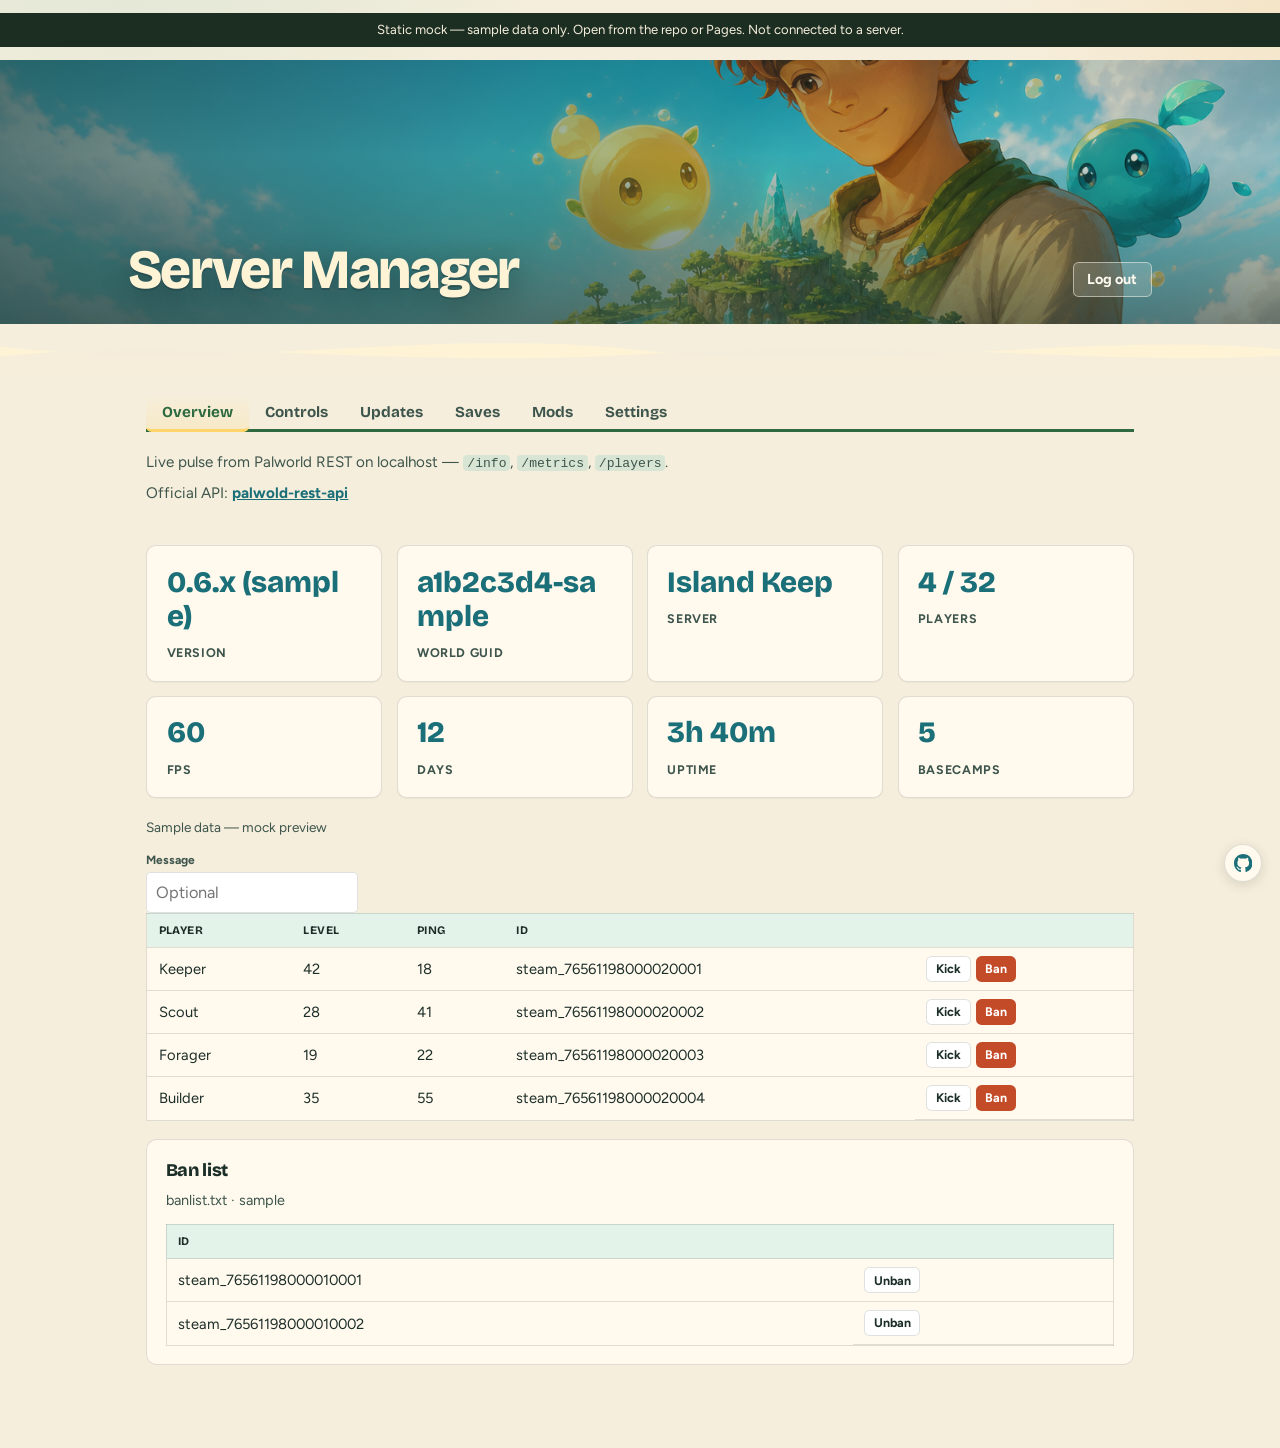
==== commit 57e7f732: "feat(ui): ship Server Manager settings live Approved mock is now the live admin: Settings, kick/ban," ====
--- a/docs/server-manager-preview.html
+++ b/docs/server-manager-preview.html
@@ -85,7 +85,7 @@
       text-shadow: 0 2px 0 rgba(18,40,42,.25), 0 8px 28px rgba(18,40,42,.45);
     }
     .wave { display: block; width: 100%; height: 3.25rem; margin-top: -1px; }
-    main { max-width: 64rem; margin: 0 auto; padding: 1.15rem 1.15rem 2.4rem; }
+    main { max-width: 64rem; margin: 0 auto; padding: 1.15rem 1.15rem 4.2rem; }
     .trail {
       display: flex; flex-wrap: wrap; gap: 0; margin: 0 0 1.15rem;
       border-bottom: 3px solid var(--grass-deep);
@@ -443,6 +443,101 @@
     @media (max-width: 40rem) {
       .fields { grid-template-columns: 1fr; }
     }
+    .btn-sm { padding: .28rem .55rem; font-size: .78rem; }
+    .cell-actions { display: flex; flex-wrap: wrap; gap: .35rem; white-space: nowrap; }
+    .chain {
+      display: flex;
+      flex-wrap: wrap;
+      gap: .4rem;
+      margin: 0 0 .65rem;
+    }
+    .chain-step {
+      font: 800 .7rem var(--font-display);
+      text-transform: uppercase;
+      letter-spacing: .05em;
+      padding: .28rem .55rem;
+      border-radius: .3rem;
+      background: rgba(28,46,40,.08);
+      color: var(--muted);
+    }
+    .chain-step.is-active { background: #fff3d6; color: #7a4e00; }
+    .chain-step.is-done { background: #e4f3ea; color: var(--grass-deep); }
+    .opt-head, .opt-row {
+      display: grid;
+      grid-template-columns: minmax(11rem, 1.35fr) minmax(5.8rem, .7fr) minmax(9rem, 1fr);
+      gap: .4rem .75rem;
+      align-items: center;
+    }
+    .opt-head {
+      margin: 0 0 .35rem;
+      padding-bottom: .35rem;
+      border-bottom: 1px solid var(--line);
+    }
+    .opt-head span {
+      font-size: .72rem;
+      text-transform: uppercase;
+      letter-spacing: .04em;
+      font-family: var(--font-display);
+      font-weight: 800;
+      color: var(--muted);
+    }
+    .opt-group {
+      margin: .95rem 0 .4rem;
+      font-family: var(--font-display);
+      font-size: .82rem;
+      font-weight: 800;
+      letter-spacing: -0.02em;
+    }
+    .opt-row { margin: 0 0 .4rem; }
+    .opt-row label { margin: 0; }
+    .opt-live {
+      font-size: .88rem;
+      font-weight: 700;
+      color: var(--sky-deep);
+    }
+    .opt-row input, .opt-row select {
+      width: 100%;
+      min-width: 0;
+      font: inherit;
+      padding: .4rem .5rem;
+      border: 1px solid var(--line);
+      background: #fff;
+      border-radius: .3rem;
+    }
+    .opt-row.is-invalid input, .opt-row.is-invalid select { border-color: var(--coral); }
+    .platforms { display: flex; flex-wrap: wrap; gap: .65rem 1rem; }
+    .cred-row {
+      display: flex;
+      flex-wrap: wrap;
+      align-items: center;
+      gap: .55rem .75rem;
+      margin: 0 0 .65rem;
+    }
+    .cred-row:last-child { margin-bottom: 0; }
+    .cred-label {
+      min-width: 7.5rem;
+      font-size: .75rem;
+      font-weight: 700;
+      text-transform: uppercase;
+      letter-spacing: .04em;
+      color: var(--muted);
+    }
+    .cred-mask {
+      font-family: ui-monospace, monospace;
+      letter-spacing: .14em;
+      color: var(--muted);
+    }
+    .cred-once {
+      font-family: ui-monospace, monospace;
+      font-size: .88rem;
+      background: rgba(42,168,160,.14);
+      padding: .15rem .4rem;
+      border-radius: .25rem;
+    }
+    @media (max-width: 40rem) {
+      .opt-head { display: none; }
+      .opt-row { grid-template-columns: 1fr; }
+    }
     .mock-banner {
       background: #1c2e22;
       color: #f6eedc;
@@ -451,6 +546,33 @@
       text-align: center;
     }
     .mock-banner a { color: #ffd56a; }
+    .lede a { color: var(--sky-deep); font-weight: 700; }
+    .gh-fab {
+      position: fixed;
+      right: 1.1rem;
+      bottom: 1.1rem;
+      z-index: 20;
+      width: 2.4rem;
+      height: 2.4rem;
+      display: grid;
+      place-items: center;
+      border-radius: 50%;
+      background: var(--paper);
+      color: var(--sky-deep);
+      border: 1px solid var(--line);
+      box-shadow: 0 3px 12px rgba(28, 46, 40, .14);
+      text-decoration: none;
+    }
+    .gh-fab:hover {
+      background: var(--teal);
+      color: #fffaf0;
+      border-color: var(--teal);
+    }
+    .gh-fab:focus-visible {
+      outline: 2px solid var(--sky-deep);
+      outline-offset: 3px;
+    }
+    .gh-fab svg { width: 1.15rem; height: 1.15rem; display: block; }
   </style>
 </head>
 <body>
@@ -484,18 +606,35 @@
       <button type="button" role="tab" aria-selected="false" data-tab="updates">Updates</button>
       <button type="button" role="tab" aria-selected="false" data-tab="saves">Saves</button>
       <button type="button" role="tab" aria-selected="false" data-tab="mods">Mods</button>
+      <button type="button" role="tab" aria-selected="false" data-tab="settings">Settings</button>
     </nav>
 
     <section id="overview" class="panel active" role="tabpanel">
       <p class="lede">Live pulse from Palworld REST on localhost — <code>/info</code>, <code>/metrics</code>, <code>/players</code>.</p>
       <p class="lede">Official API: <a href="https://docs.palworldgame.com/api/rest-api/palwold-rest-api">palwold-rest-api</a></p>
       <div class="err" id="ov-err"></div>
+      <div class="ok" id="ov-ok"></div>
       <div class="stats" id="stats"></div>
       <p class="muted" id="ov-stamp"></p>
+      <div class="row">
+        <div style="flex:1;min-width:16rem">
+          <label for="ov-msg">Message</label>
+          <input id="ov-msg" type="text" placeholder="Optional" autocomplete="off" />
+        </div>
+      </div>
       <table>
-        <thead><tr><th>Player</th><th>Level</th><th>Ping</th><th>ID</th></tr></thead>
+        <thead><tr><th>Player</th><th>Level</th><th>Ping</th><th>ID</th><th></th></tr></thead>
         <tbody id="players"></tbody>
       </table>
+
+      <div class="group" style="margin-top:1.15rem">
+        <h2>Ban list</h2>
+        <p class="muted" id="ban-meta"></p>
+        <table>
+          <thead><tr><th>ID</th><th></th></tr></thead>
+          <tbody id="bans"></tbody>
+        </table>
+      </div>
     </section>
 
     <section id="controls" class="panel" role="tabpanel">
@@ -520,7 +659,20 @@
         <h2>Restart</h2>
         <p>Players disconnect. Recreate downtime until Ready. This UI restarts too.</p>
         <div class="row">
-          <button class="btn-sun" type="button" id="restart">Restart pod (Recreate)</button>
+          <label class="check" for="ctl-save-first">
+            <input type="checkbox" id="ctl-save-first" checked />
+            Save first
+          </label>
+        </div>
+        <div class="row">
+          <button class="btn-sun" type="button" id="restart">Save &amp; restart</button>
+        </div>
+        <div class="force-panel" id="ctl-restart-panel" hidden>
+          <div class="chain" id="ctl-restart-chain" aria-live="polite">
+            <span class="chain-step" data-step="save">Save</span>
+            <span class="chain-step" data-step="roll">Recreate</span>
+          </div>
+          <p class="force-announce" id="ctl-restart-announce"></p>
         </div>
       </div>
 
@@ -554,12 +706,17 @@
         <div class="row">
           <button class="btn" type="button" id="upd-check">Check now</button>
           <span id="upd-force-wrap" hidden>
-            <button class="btn-danger" type="button" id="upd-force">Force update</button>
+            <button class="btn-danger" type="button" id="upd-force">Save &amp; force update</button>
           </span>
           <button class="btn-ghost" type="button" id="upd-preview-current">Up to date</button>
           <button class="btn-ghost" type="button" id="upd-preview-ready">Update ready</button>
         </div>
         <div class="force-panel" id="upd-force-panel" hidden>
+          <div class="chain" id="upd-force-chain" aria-live="polite">
+            <span class="chain-step" data-step="save">Save</span>
+            <span class="chain-step" data-step="announce">Announce</span>
+            <span class="chain-step" data-step="roll">Recreate</span>
+          </div>
           <p class="force-announce" id="upd-force-announce"></p>
           <div class="force-timer" aria-live="polite">
             <strong id="upd-force-left">10</strong>
@@ -747,7 +904,130 @@
         </ul>
       </aside>
     </section>
+
+    <section id="settings" class="panel" role="tabpanel">
+      <p class="lede"><a href="https://docs.palworldgame.com/settings-and-operation/configuration/">Official settings</a></p>
+      <div class="err" id="set-err"></div>
+      <div class="ok" id="set-ok"></div>
+
+      <div class="group">
+        <div class="status-head">
+          <h2>Server profile</h2>
+          <span class="unsaved" id="prof-dirty" hidden>Unsaved</span>
+        </div>
+        <div class="settings-split">
+          <form id="prof-form">
+            <div class="fields">
+              <div class="field field--wide">
+                <label for="prof-name">Name</label>
+                <input id="prof-name" type="text" autocomplete="off" />
+              </div>
+              <div class="field field--wide">
+                <label for="prof-desc">Description</label>
+                <textarea id="prof-desc"></textarea>
+              </div>
+              <div class="field">
+                <label for="prof-max">Max players</label>
+                <input id="prof-max" type="number" min="1" max="32" />
+                <p class="field-err" id="err-prof-max" hidden></p>
+              </div>
+              <div class="field field--wide">
+                <label>Crossplay</label>
+                <div class="platforms">
+                  <label class="check"><input type="checkbox" id="prof-steam" /> Steam</label>
+                  <label class="check"><input type="checkbox" id="prof-xbox" /> Xbox</label>
+                  <label class="check"><input type="checkbox" id="prof-ps5" /> PS5</label>
+                  <label class="check"><input type="checkbox" id="prof-mac" /> Mac</label>
+                </div>
+              </div>
+              <div class="field field--wide">
+                <label class="check" for="prof-community">
+                  <input type="checkbox" id="prof-community" />
+                  Community listing
+                </label>
+              </div>
+            </div>
+            <div class="row">
+              <button class="btn-ghost" type="button" id="prof-reset">Reset defaults</button>
+            </div>
+          </form>
+          <aside class="settings-key" aria-label="Profile defaults">
+            <h3>Defaults</h3>
+            <ul>
+              <li><strong>Name</strong> — empty</li>
+              <li><strong>Description</strong> — empty</li>
+              <li><strong>Max players</strong> — <code>4</code></li>
+              <li><strong>Crossplay</strong> — <code>(Steam,Xbox,PS5,Mac)</code></li>
+              <li><strong>Community listing</strong> — Off</li>
+            </ul>
+          </aside>
+        </div>
+      </div>
+
+      <div class="group">
+        <div class="status-head">
+          <h2>Game settings</h2>
+          <span class="unsaved" id="opt-dirty" hidden>Unsaved</span>
+        </div>
+        <p class="muted">Empty inherits the game default. <code>spec.optionSettings</code></p>
+        <div class="opt-head">
+          <span>Setting</span>
+          <span>Live</span>
+          <span>Desired</span>
+        </div>
+        <form id="opt-form"></form>
+        <div class="row">
+          <button class="btn-ghost" type="button" id="opt-reset">Reset defaults</button>
+        </div>
+        <aside class="settings-key" style="margin-top:1rem" aria-label="Game setting defaults">
+          <h3>Defaults</h3>
+          <ul>
+            <li><strong>Empty</strong> — inherit game / operator default</li>
+            <li><strong>DeathPenalty</strong> — <code>None</code> <code>Item</code> <code>ItemAndEquipment</code> <code>All</code></li>
+            <li><strong>RandomizerType</strong> — <code>None</code> <code>Region</code> <code>All</code></li>
+            <li><strong>Booleans</strong> — <code>True</code> / <code>False</code></li>
+            <li><strong>Rates</strong> — number ≥ 0</li>
+          </ul>
+        </aside>
+      </div>
+      <div class="group group--warn">
+        <h2>Apply &amp; restart</h2>
+        <div class="row">
+          <button class="btn-sun" type="button" id="set-apply">Apply &amp; restart</button>
+        </div>
+      </div>
+
+      <div class="group group--danger">
+        <h2>Credentials</h2>
+        <div class="cred-row">
+          <span class="cred-label">Join</span>
+          <span class="badge badge--ok" id="cred-join-badge">Set</span>
+          <span class="cred-mask" id="cred-join-mask">••••••••</span>
+          <span class="cred-once" id="cred-join-once" hidden></span>
+          <button class="btn-ghost btn-sm" type="button" id="cred-join-copy">Copy</button>
+          <button class="btn-danger btn-sm" type="button" id="cred-join-rotate">Rotate &amp; restart</button>
+        </div>
+        <div class="cred-row">
+          <span class="cred-label">Admin</span>
+          <span class="badge badge--ok" id="cred-admin-badge">Set</span>
+          <span class="cred-mask" id="cred-admin-mask">••••••••</span>
+          <span class="cred-once" id="cred-admin-once" hidden></span>
+          <button class="btn-ghost btn-sm" type="button" id="cred-admin-copy">Copy</button>
+          <button class="btn-danger btn-sm" type="button" id="cred-admin-rotate">Rotate &amp; restart</button>
+        </div>
+      </div>
+    </section>
   </main>
+  <a
+    class="gh-fab"
+    href="https://github.com/DataKnifeAI/palworld-operator"
+    title="GitHub"
+    aria-label="GitHub"
+  >
+    <svg viewBox="0 0 16 16" aria-hidden="true">
+      <path fill="currentColor" d="M8 0C3.58 0 0 3.58 0 8c0 3.54 2.29 6.53 5.47 7.59.4.07.55-.17.55-.38 0-.19-.01-.82-.01-1.49-2.01.37-2.53-.49-2.69-.94-.09-.23-.48-.94-.82-1.13-.28-.15-.68-.52-.01-.53.63-.01 1.08.58 1.23.82.72 1.21 1.87.87 2.33.66.07-.52.28-.87.51-1.07-1.78-.2-3.64-.89-3.64-3.95 0-.87.31-1.59.82-2.15-.08-.2-.36-1.02.08-2.12 0 0 .67-.21 2.2.82.64-.18 1.32-.27 2-.27.68 0 1.36.09 2 .27 1.53-1.04 2.2-.82 2.2-.82.44 1.1.16 1.92.08 2.12.51.56.82 1.27.82 2.15 0 3.07-1.87 3.75-3.65 3.95.29.25.54.73.54 1.48 0 1.07-.01 1.93-.01 2.2 0 .21.15.46.55.38A8.013 8.013 0 0016 8c0-4.42-3.58-8-8-8z"/>
+    </svg>
+  </a>
   <script>
     /* Static mock: no network. Sample world only. */
     const $ = (id) => document.getElementById(id);
@@ -784,6 +1064,7 @@
       if (id === "updates") renderUpdateStatus();
       if (id === "saves") loadSaves();
       if (id === "mods") list(current);
+      if (id === "settings") renderSettings();
     }
     document.querySelectorAll(".trail button[data-tab]").forEach((b) => {
       b.onclick = () => setTab(b.getAttribute("data-tab"));
@@ -812,14 +1093,92 @@
       const m = Math.floor((n % 3600) / 60);
       return h + "h " + m + "m";
     }
+    let mockPlayers = [
+      { name: "Keeper", level: 42, ping: 18, id: "steam_76561198000020001" },
+      { name: "Scout", level: 28, ping: 41, id: "steam_76561198000020002" },
+      { name: "Forager", level: 19, ping: 22, id: "steam_76561198000020003" },
+      { name: "Builder", level: 35, ping: 55, id: "steam_76561198000020004" },
+    ];
+    let mockBans = [
+      { id: "steam_76561198000010001" },
+      { id: "steam_76561198000010002" },
+    ];
+
+    function makeBtn(cls, text, fn) {
+      const b = document.createElement("button");
+      b.type = "button";
+      b.className = cls;
+      b.textContent = text;
+      b.onclick = fn;
+      return b;
+    }
+    function playerMessage() {
+      return ($("ov-msg") && $("ov-msg").value.trim()) || "";
+    }
+    function renderBans() {
+      const rows = $("bans");
+      if (!rows) return;
+      rows.replaceChildren();
+      if (!mockBans.length) {
+        const tr = document.createElement("tr");
+        const td = document.createElement("td");
+        td.colSpan = 2;
+        td.className = "muted";
+        td.textContent = "None";
+        tr.appendChild(td);
+        rows.appendChild(tr);
+      } else {
+        mockBans.forEach((b) => {
+          const tr = document.createElement("tr");
+          const id = document.createElement("td");
+          id.textContent = b.id;
+          const act = document.createElement("td");
+          act.className = "cell-actions";
+          act.appendChild(makeBtn("btn-ghost btn-sm", "Unban", () => unbanPlayer(b.id)));
+          tr.append(id, act);
+          rows.appendChild(tr);
+        });
+      }
+      const meta = $("ban-meta");
+      if (meta) meta.textContent = mockBans.length ? "banlist.txt · sample" : "banlist.txt · empty";
+    }
+    function kickPlayer(id) {
+      const p = mockPlayers.find((x) => x.id === id);
+      if (!p) return;
+      const msg = playerMessage();
+      if (!confirm("Kick " + p.name + "?" + (msg ? "\n\n" + msg : ""))) return;
+      mockPlayers = mockPlayers.filter((x) => x.id !== id);
+      show($("ov-err"), "");
+      show($("ov-ok"), "Kicked " + p.name + ".");
+      refreshStats();
+    }
+    function banPlayer(id) {
+      const p = mockPlayers.find((x) => x.id === id);
+      if (!p) return;
+      const msg = playerMessage();
+      if (!confirm("Ban " + p.name + "?\n\nThey cannot rejoin until Unban." + (msg ? "\n\n" + msg : ""))) return;
+      mockPlayers = mockPlayers.filter((x) => x.id !== id);
+      if (!mockBans.some((b) => b.id === id)) mockBans.push({ id: id });
+      show($("ov-err"), "");
+      show($("ov-ok"), "Banned " + p.name + ".");
+      refreshStats();
+    }
+    function unbanPlayer(id) {
+      if (!confirm("Unban " + id + "?")) return;
+      mockBans = mockBans.filter((b) => b.id !== id);
+      show($("ov-err"), "");
+      show($("ov-ok"), "Unbanned.");
+      refreshStats();
+    }
     async function refreshStats() {
       show($("ov-err"), "");
+      const max = (savedProfile && savedProfile.maxPlayers) || 32;
       const box = $("stats");
       box.replaceChildren(
         statCard("Version", "0.6.x (sample)"),
         statCard("World GUID", "a1b2c3d4-sample"),
-        statCard("Server", "Island Keep"),
-        statCard("Players", "4 / 32"),
+        statCard("Server", (savedProfile && savedProfile.name) || "Island Keep"),
+        statCard("Players", mockPlayers.length + " / " + max),
         statCard("FPS", "60"),
         statCard("Days", "12"),
         statCard("Uptime", "3h 40m"),
@@ -827,20 +1186,23 @@
       );
       const rows = $("players");
       rows.replaceChildren();
-      [
-        { name: "Keeper", level: 42, ping: 18, id: "player-01" },
-        { name: "Scout", level: 28, ping: 41, id: "player-02" },
-        { name: "Forager", level: 19, ping: 22, id: "player-03" },
-        { name: "Builder", level: 35, ping: 55, id: "player-04" },
-      ].forEach((p) => {
+      mockPlayers.forEach((p) => {
         const tr = document.createElement("tr");
         [p.name, p.level, p.ping, p.id].forEach((v) => {
           const td = document.createElement("td");
           td.textContent = String(v);
           tr.appendChild(td);
         });
+        const act = document.createElement("td");
+        act.className = "cell-actions";
+        act.append(
+          makeBtn("btn-ghost btn-sm", "Kick", () => kickPlayer(p.id)),
+          makeBtn("btn-danger btn-sm", "Ban", () => banPlayer(p.id))
+        );
+        tr.appendChild(act);
         rows.appendChild(tr);
       });
+      renderBans();
       $("ov-stamp").textContent = "Sample data — mock preview";
     }
 
@@ -860,13 +1222,59 @@
         show($("ctl-ok"), out.message || "Saved.");
       } catch (e) { show($("ctl-err"), e.message); }
     };
+    function paintChain(rootId, active) {
+      const order = ["save", "announce", "roll"];
+      const idx = order.indexOf(active);
+      document.querySelectorAll("#" + rootId + " .chain-step").forEach((el) => {
+        const step = el.getAttribute("data-step");
+        const si = order.indexOf(step);
+        el.classList.toggle("is-active", step === active);
+        el.classList.toggle("is-done", idx >= 0 && si >= 0 && si < idx);
+      });
+    }
+    function sleep(ms) {
+      return new Promise((r) => setTimeout(r, ms));
+    }
+    function syncRestartLabel() {
+      const btn = $("restart");
+      const saveFirst = $("ctl-save-first");
+      if (btn && saveFirst) btn.textContent = saveFirst.checked ? "Save & restart" : "Restart pod (Recreate)";
+    }
+    if ($("ctl-save-first")) $("ctl-save-first").onchange = syncRestartLabel;
+    let restartRunning = false;
     $("restart").onclick = async () => {
-      if (!confirm("Restart this Palworld server?\n\nPlayers disconnect. Recreate means downtime until Ready. This admin UI restarts with the pod.")) return;
+      if (restartRunning) return;
+      const saveFirst = $("ctl-save-first") && $("ctl-save-first").checked;
+      if (!confirm((saveFirst ? "Save & restart" : "Restart") + " this Palworld server?\n\nPlayers disconnect. Recreate means downtime until Ready. This admin UI restarts with the pod.")) return;
       show($("ctl-err"), ""); show($("ctl-ok"), "");
+      restartRunning = true;
+      $("restart").disabled = true;
+      const panel = $("ctl-restart-panel");
+      const announce = $("ctl-restart-announce");
+      if (panel) panel.hidden = false;
       try {
-        const out = await api("/api/restart", { method: "POST" });
-        show($("ctl-ok"), out.message || "Restart requested.");
-      } catch (e) { show($("ctl-err"), e.message); }
+        if (saveFirst) {
+          paintChain("ctl-restart-chain", "save");
+          if (announce) announce.textContent = "Saving…";
+          await sleep(700);
+          paintChain("ctl-restart-chain", "roll");
+          if (announce) announce.textContent = "Saved. Recreate…";
+        } else {
+          paintChain("ctl-restart-chain", "roll");
+          if (announce) announce.textContent = "Recreate…";
+        }
+        await sleep(650);
+        document.querySelectorAll("#ctl-restart-chain .chain-step").forEach((el) => {
+          el.classList.remove("is-active");
+          el.classList.add("is-done");
+        });
+        if (announce) announce.textContent = "Recreate requested.";
+        show($("ctl-ok"), saveFirst ? "Saved, then Recreate." : "Recreate requested.");
+      } finally {
+        restartRunning = false;
+        $("restart").disabled = false;
+        setTimeout(() => { if (panel) panel.hidden = true; }, 1200);
+      }
     };
     $("shutdown").onsubmit = async (ev) => {
       ev.preventDefault();
@@ -1344,12 +1752,17 @@
       pinnedImage = targetForceImage();
       runningVersion = SAMPLE_NEWER;
       updateReady = false;
+      paintChain("upd-force-chain", "roll");
       $("upd-force-left").textContent = "0";
       $("upd-force-left-label").textContent = "seconds";
       $("upd-force-bar").style.width = "100%";
-      $("upd-force-announce").textContent = "[Server] Update " + SAMPLE_NEWER + " — restarting now";
+      $("upd-force-announce").textContent = "[Server] Update " + SAMPLE_NEWER + " — Recreate now";
+      document.querySelectorAll("#upd-force-chain .chain-step").forEach((el) => {
+        el.classList.remove("is-active");
+        el.classList.add("is-done");
+      });
       renderUpdateStatus();
-      show($("upd-ok"), "Updated.");
+      show($("upd-ok"), "Saved, announced, Recreate.");
       setTimeout(() => {
         const panel = $("upd-force-panel");
         if (panel) panel.hidden = true;
@@ -1450,19 +1863,27 @@
       setUpdateReady(true);
       show($("upd-ok"), "");
     };
-    $("upd-force").onclick = () => {
+    $("upd-force").onclick = async () => {
       show($("upd-err"), "");
       show($("upd-ok"), "");
       if (forceRunning) return;
       if (!updateReady) return;
       const image = targetForceImage();
-      if (!confirm("Force update to " + image + "?")) return;
-      if (!confirm("Force update now?")) return;
+      if (!confirm("Save & force update to " + image + "?")) return;
+      if (!confirm("Save, announce 10s, then Recreate?")) return;
       forceRunning = true;
+      $("upd-force-panel").hidden = false;
+      paintChain("upd-force-chain", "save");
+      $("upd-force-announce").textContent = "Saving…";
+      $("upd-force-left").textContent = String(FORCE_COUNTDOWN_SEC);
+      $("upd-force-left-label").textContent = "seconds";
+      $("upd-force-bar").style.width = "0";
+      renderUpdateStatus();
+      await sleep(700);
+      if (!forceRunning) return;
+      paintChain("upd-force-chain", "announce");
       let left = FORCE_COUNTDOWN_SEC;
-      $("upd-force-panel").hidden = false;
       paintForceTick(left);
-      renderUpdateStatus();
       forceTimer = setInterval(() => {
         left -= 1;
         if (left > 0) {
@@ -1472,8 +1893,422 @@
         finishForceUpdate();
       }, 1000);
     };
+
+    const PROFILE_DEFAULTS = {
+      name: "",
+      description: "",
+      maxPlayers: 4,
+      steam: true,
+      xbox: true,
+      ps5: true,
+      mac: true,
+      community: false,
+    };
+    const PROFILE_SAMPLE = {
+      name: "Island Keep",
+      description: "A quiet island.",
+      maxPlayers: 32,
+      steam: true,
+      xbox: true,
+      ps5: true,
+      mac: true,
+      community: false,
+    };
+    let savedProfile = { ...PROFILE_SAMPLE };
+
+    const OPT_GROUPS = [
+      {
+        title: "Performances",
+        keys: [
+          ["BaseCampMaxNum", "int"],
+          ["BaseCampMaxNumInGuild", "int"],
+          ["BaseCampWorkerMaxNum", "int"],
+          ["MaxBuildingLimitNum", "int"],
+        ],
+      },
+      {
+        title: "Server management",
+        keys: [
+          ["bAllowClientMod", "bool"],
+          ["bIsShowJoinLeftMessage", "bool"],
+          ["bIsUseBackupSaveData", "bool"],
+          ["bEnableBuildingPlayerUIdDisplay", "bool"],
+        ],
+      },
+      {
+        title: "Features",
+        keys: [
+          ["bExistPlayerAfterLogout", "bool"],
+          ["bEnableInvaderEnemy", "bool"],
+          ["bIsPvP", "bool"],
+          ["bEnableFastTravel", "bool"],
+          ["bEnableFastTravelOnlyBaseCamp", "bool"],
+          ["bHardcore", "bool"],
+          ["bCharacterRecreateInHardcore", "bool"],
+          ["bAllowGlobalPalboxExport", "bool"],
+          ["bAllowGlobalPalboxImport", "bool"],
+          ["bShowPlayerList", "bool"],
+          ["bEnableVoiceChat", "bool"],
+          ["RandomizerType", "randomizer"],
+          ["bIsStartLocationSelectByMap", "bool"],
+        ],
+      },
+      {
+        title: "Game balances",
+        keys: [
+          ["DayTimeSpeedRate", "num"],
+          ["NightTimeSpeedRate", "num"],
+          ["ExpRate", "num"],
+          ["PalCaptureRate", "num"],
+          ["PalSpawnNumRate", "num"],
+          ["WorkSpeedRate", "num"],
+          ["PalEggDefaultHatchingTime", "num"],
+          ["CollectionDropRate", "num"],
+          ["EnemyDropItemRate", "num"],
+          ["PlayerDamageRateAttack", "num"],
+          ["PlayerDamageRateDefense", "num"],
+          ["PlayerStomachDecreaceRate", "num"],
+          ["PlayerStaminaDecreaceRate", "num"],
+          ["FishingDifficultyRate", "num"],
+          ["ItemWeightRate", "num"],
+          ["GuildPlayerMaxNum", "int"],
+          ["GuildRejoinCooldownMinutes", "int"],
+          ["SupplyDropSpan", "int"],
+          ["DeathPenalty", "death"],
+          ["bPalLost", "bool"],
+          ["BlockRespawnTime", "int"],
+        ],
+      },
+    ];
+    const LIVE_SETTINGS = {
+      ServerName: "Island Keep",
+      ServerDescription: "A quiet island.",
+      ServerPlayerMaxNum: "32",
+      CrossplayPlatforms: "(Steam,Xbox,PS5,Mac)",
+      ServerPassword: "[redacted]",
+      AdminPassword: "[redacted]",
+      BaseCampMaxNum: "128",
+      BaseCampMaxNumInGuild: "4",
+      BaseCampWorkerMaxNum: "20",
+      MaxBuildingLimitNum: "0",
+      bAllowClientMod: "False",
+      bIsShowJoinLeftMessage: "True",
+      bIsUseBackupSaveData: "True",
+      bEnableBuildingPlayerUIdDisplay: "False",
+      bExistPlayerAfterLogout: "True",
+      bEnableInvaderEnemy: "True",
+      bIsPvP: "False",
+      bEnableFastTravel: "True",
+      bEnableFastTravelOnlyBaseCamp: "False",
+      bHardcore: "False",
+      bCharacterRecreateInHardcore: "False",
+      bAllowGlobalPalboxExport: "True",
+      bAllowGlobalPalboxImport: "False",
+      bShowPlayerList: "True",
+      bEnableVoiceChat: "False",
+      RandomizerType: "None",
+      bIsStartLocationSelectByMap: "True",
+      DayTimeSpeedRate: "1.0",
+      NightTimeSpeedRate: "1.0",
+      ExpRate: "2.0",
+      PalCaptureRate: "1.0",
+      PalSpawnNumRate: "1.0",
+      WorkSpeedRate: "1.5",
+      PalEggDefaultHatchingTime: "72",
+      CollectionDropRate: "1.0",
+      EnemyDropItemRate: "1.0",
+      PlayerDamageRateAttack: "1.0",
+      PlayerDamageRateDefense: "1.0",
+      PlayerStomachDecreaceRate: "1.0",
+      PlayerStaminaDecreaceRate: "1.0",
+      FishingDifficultyRate: "1.0",
+      ItemWeightRate: "1.0",
+      GuildPlayerMaxNum: "20",
+      GuildRejoinCooldownMinutes: "0",
+      SupplyDropSpan: "180",
+      DeathPenalty: "None",
+      bPalLost: "False",
+      BlockRespawnTime: "0",
+    };
+    const OPT_SAMPLE = {
+      ExpRate: "2.0",
+      WorkSpeedRate: "1.5",
+      DeathPenalty: "None",
+      bExistPlayerAfterLogout: "True",
+      bAllowClientMod: "False",
+    };
+    let savedOptions = { ...OPT_SAMPLE };
+    let credCopied = { join: false, admin: false };
+    let credMock = { join: "join-mock-4f2a", admin: "admin-mock-9c1e" };
+
+    function crossplayString(p) {
+      const parts = [];
+      if (p.steam) parts.push("Steam");
+      if (p.xbox) parts.push("Xbox");
+      if (p.ps5) parts.push("PS5");
+      if (p.mac) parts.push("Mac");
+      return parts.length ? "(" + parts.join(",") + ")" : "";
+    }
+    function readProfile() {
+      return {
+        name: $("prof-name").value.trim(),
+        description: $("prof-desc").value.trim(),
+        maxPlayers: Number($("prof-max").value),
+        steam: $("prof-steam").checked,
+        xbox: $("prof-xbox").checked,
+        ps5: $("prof-ps5").checked,
+        mac: $("prof-mac").checked,
+        community: $("prof-community").checked,
+      };
+    }
+    function writeProfile(p) {
+      $("prof-name").value = p.name;
+      $("prof-desc").value = p.description;
+      $("prof-max").value = p.maxPlayers;
+      $("prof-steam").checked = p.steam;
+      $("prof-xbox").checked = p.xbox;
+      $("prof-ps5").checked = p.ps5;
+      $("prof-mac").checked = p.mac;
+      $("prof-community").checked = p.community;
+      setFieldNote("prof-max", "err-prof-max", "");
+      syncProfileDirty();
+    }
+    function validateProfile() {
+      const n = Number($("prof-max").value);
+      if (!Number.isInteger(n) || n < 1 || n > 32) {
+        setFieldNote("prof-max", "err-prof-max", "1–32");
+        return false;
+      }
+      setFieldNote("prof-max", "err-prof-max", "");
+      return true;
+    }
+    function syncProfileDirty() {
+      const el = $("prof-dirty");
+      if (el) el.hidden = JSON.stringify(readProfile()) !== JSON.stringify(savedProfile);
+    }
+    function optControl(key, kind) {
+      if (kind === "bool") {
+        const s = document.createElement("select");
+        s.id = "opt-" + key;
+        [["", "inherit"], ["True", "True"], ["False", "False"]].forEach(([v, t]) => {
+          const o = document.createElement("option");
+          o.value = v;
+          o.textContent = t;
+          s.appendChild(o);
+        });
+        return s;
+      }
+      if (kind === "death") {
+        const s = document.createElement("select");
+        s.id = "opt-" + key;
+        [["", "inherit"], ["None", "None"], ["Item", "Item"], ["ItemAndEquipment", "ItemAndEquipment"], ["All", "All"]].forEach(([v, t]) => {
+          const o = document.createElement("option");
+          o.value = v;
+          o.textContent = t;
+          s.appendChild(o);
+        });
+        return s;
+      }
+      if (kind === "randomizer") {
+        const s = document.createElement("select");
+        s.id = "opt-" + key;
+        [["", "inherit"], ["None", "None"], ["Region", "Region"], ["All", "All"]].forEach(([v, t]) => {
+          const o = document.createElement("option");
+          o.value = v;
+          o.textContent = t;
+          s.appendChild(o);
+        });
+        return s;
+      }
+      const i = document.createElement("input");
+      i.id = "opt-" + key;
+      i.type = "text";
+      i.inputMode = "decimal";
+      i.placeholder = "inherit";
+      i.autocomplete = "off";
+      return i;
+    }
+    function buildOptForm() {
+      const form = $("opt-form");
+      if (!form || form.dataset.ready) return;
+      form.dataset.ready = "1";
+      OPT_GROUPS.forEach((g) => {
+        const h = document.createElement("h3");
+        h.className = "opt-group";
+        h.textContent = g.title;
+        form.appendChild(h);
+        g.keys.forEach(([key, kind]) => {
+          const row = document.createElement("div");
+          row.className = "opt-row";
+          row.dataset.key = key;
+          const lab = document.createElement("label");
+          lab.setAttribute("for", "opt-" + key);
+          lab.textContent = key;
+          const live = document.createElement("span");
+          live.className = "opt-live";
+          live.textContent = LIVE_SETTINGS[key] == null ? "—" : LIVE_SETTINGS[key];
+          row.append(lab, live, optControl(key, kind));
+          form.appendChild(row);
+        });
+      });
+    }
+    function readOptions() {
+      const out = {};
+      OPT_GROUPS.forEach((g) => {
+        g.keys.forEach(([key]) => {
+          const el = $("opt-" + key);
+          if (!el) return;
+          const v = String(el.value || "").trim();
+          if (v) out[key] = v;
+        });
+      });
+      return out;
+    }
+    function writeOptions(map) {
+      OPT_GROUPS.forEach((g) => {
+        g.keys.forEach(([key]) => {
+          const el = $("opt-" + key);
+          if (el) el.value = map[key] || "";
+        });
+      });
+      document.querySelectorAll("#opt-form .opt-row.is-invalid").forEach((r) => r.classList.remove("is-invalid"));
+      syncOptDirty();
+    }
+    function validOptNumber(raw, intOnly) {
+      if (!raw) return true;
+      if (!/^-?\d+(\.\d+)?$/.test(raw)) return false;
+      const n = Number(raw);
+      if (!Number.isFinite(n) || n < 0) return false;
+      if (intOnly && !Number.isInteger(n)) return false;
+      return true;
+    }
+    function validateOptions() {
+      let ok = true;
+      OPT_GROUPS.forEach((g) => {
+        g.keys.forEach(([key, kind]) => {
+          const el = $("opt-" + key);
+          const row = el && el.closest(".opt-row");
+          const v = el ? String(el.value || "").trim() : "";
+          const bad = (kind === "num" && !validOptNumber(v, false)) || (kind === "int" && !validOptNumber(v, true));
+          if (row) row.classList.toggle("is-invalid", bad);
+          if (el) el.setAttribute("aria-invalid", bad ? "true" : "false");
+          if (bad) ok = false;
+        });
+      });
+      return ok;
+    }
+    function syncOptDirty() {
+      const el = $("opt-dirty");
+      if (el) el.hidden = JSON.stringify(readOptions()) !== JSON.stringify(savedOptions);
+    }
+    function renderSettings() {
+      buildOptForm();
+      validateProfile();
+      validateOptions();
+      syncProfileDirty();
+      syncOptDirty();
+    }
+    function applyLiveFromDesired() {
+      LIVE_SETTINGS.ServerName = savedProfile.name || "Island Keep";
+      LIVE_SETTINGS.ServerDescription = savedProfile.description || "";
+      LIVE_SETTINGS.ServerPlayerMaxNum = String(savedProfile.maxPlayers);
+      LIVE_SETTINGS.CrossplayPlatforms = crossplayString(savedProfile) || "(Steam,Xbox,PS5,Mac)";
+      Object.keys(savedOptions).forEach((k) => { LIVE_SETTINGS[k] = savedOptions[k]; });
+      const form = $("opt-form");
+      if (form) {
+        form.querySelectorAll(".opt-row").forEach((row) => {
+          const key = row.dataset.key;
+          const live = row.querySelector(".opt-live");
+          if (live && LIVE_SETTINGS[key] != null) live.textContent = LIVE_SETTINGS[key];
+        });
+      }
+    }
+
+    $("prof-form").addEventListener("input", () => { validateProfile(); syncProfileDirty(); });
+    $("prof-form").addEventListener("change", () => { validateProfile(); syncProfileDirty(); });
+    $("prof-reset").onclick = () => {
+      if (!confirm("Reset profile to defaults?")) return;
+      writeProfile({ ...PROFILE_DEFAULTS });
+      show($("set-err"), "");
+      show($("set-ok"), "");
+    };
+    $("opt-form").addEventListener("input", () => { validateOptions(); syncOptDirty(); });
+    $("opt-form").addEventListener("change", () => { validateOptions(); syncOptDirty(); });
+    $("opt-reset").onclick = () => {
+      if (!confirm("Reset game settings to inherit?")) return;
+      writeOptions({});
+      show($("set-err"), "");
+      show($("set-ok"), "");
+    };
+    $("set-apply").onclick = async () => {
+      show($("set-err"), ""); show($("set-ok"), "");
+      const profOk = validateProfile();
+      const optOk = validateOptions();
+      if (!profOk || !optOk) {
+        show($("set-err"), "Not applied.");
+        return;
+      }
+      if (!confirm("Apply server profile and game settings, then Recreate?")) return;
+      savedProfile = readProfile();
+      savedOptions = readOptions();
+      syncProfileDirty();
+      syncOptDirty();
+      applyLiveFromDesired();
+      show($("set-ok"), "Profile and game settings applied. Recreate requested.");
+    };
+
+    function copyOnce(kind) {
+      const once = $("cred-" + kind + "-once");
+      const mask = $("cred-" + kind + "-mask");
+      const btn = $("cred-" + kind + "-copy");
+      if (credCopied[kind]) return;
+      credCopied[kind] = true;
+      if (once) {
+        once.hidden = false;
+        once.textContent = credMock[kind];
+      }
+      if (mask) mask.hidden = true;
+      if (btn) {
+        btn.textContent = "Copied";
+        btn.disabled = true;
+      }
+      if (navigator.clipboard && navigator.clipboard.writeText) {
+        navigator.clipboard.writeText(credMock[kind]).catch(() => {});
+      }
+      show($("set-err"), "");
+      show($("set-ok"), "Copied once.");
+      setTimeout(() => {
+        if (once) { once.textContent = ""; once.hidden = true; }
+        if (mask) mask.hidden = false;
+      }, 4000);
+    }
+    $("cred-join-copy").onclick = () => copyOnce("join");
+    $("cred-admin-copy").onclick = () => copyOnce("admin");
+    function rotateCred(kind) {
+      const label = kind === "join" ? "join" : "admin";
+      if (!confirm("Rotate " + label + " password, then Recreate?")) return;
+      if (!confirm("Rotate now? Old password stops working after Recreate.")) return;
+      credMock[kind] = kind === "join" ? "join-mock-8c31" : "admin-mock-2b70";
+      credCopied[kind] = false;
+      const once = $("cred-" + kind + "-once");
+      const mask = $("cred-" + kind + "-mask");
+      const copy = $("cred-" + kind + "-copy");
+      if (once) { once.textContent = ""; once.hidden = true; }
+      if (mask) { mask.hidden = false; mask.textContent = "••••••••"; }
+      if (copy) { copy.textContent = "Copy"; copy.disabled = false; }
+      show($("set-err"), "");
+      show($("set-ok"), "Rotated " + label + ". Recreate requested. Copy once if needed.");
+    }
+    $("cred-join-rotate").onclick = () => rotateCred("join");
+    $("cred-admin-rotate").onclick = () => rotateCred("admin");
+
     writeUpdateForm(savedUpdate);
     renderUpdateStatus();
+    buildOptForm();
+    writeProfile(savedProfile);
+    writeOptions(savedOptions);
+    renderSettings();
+    syncRestartLabel();
 
     refreshStats();
   </script>
